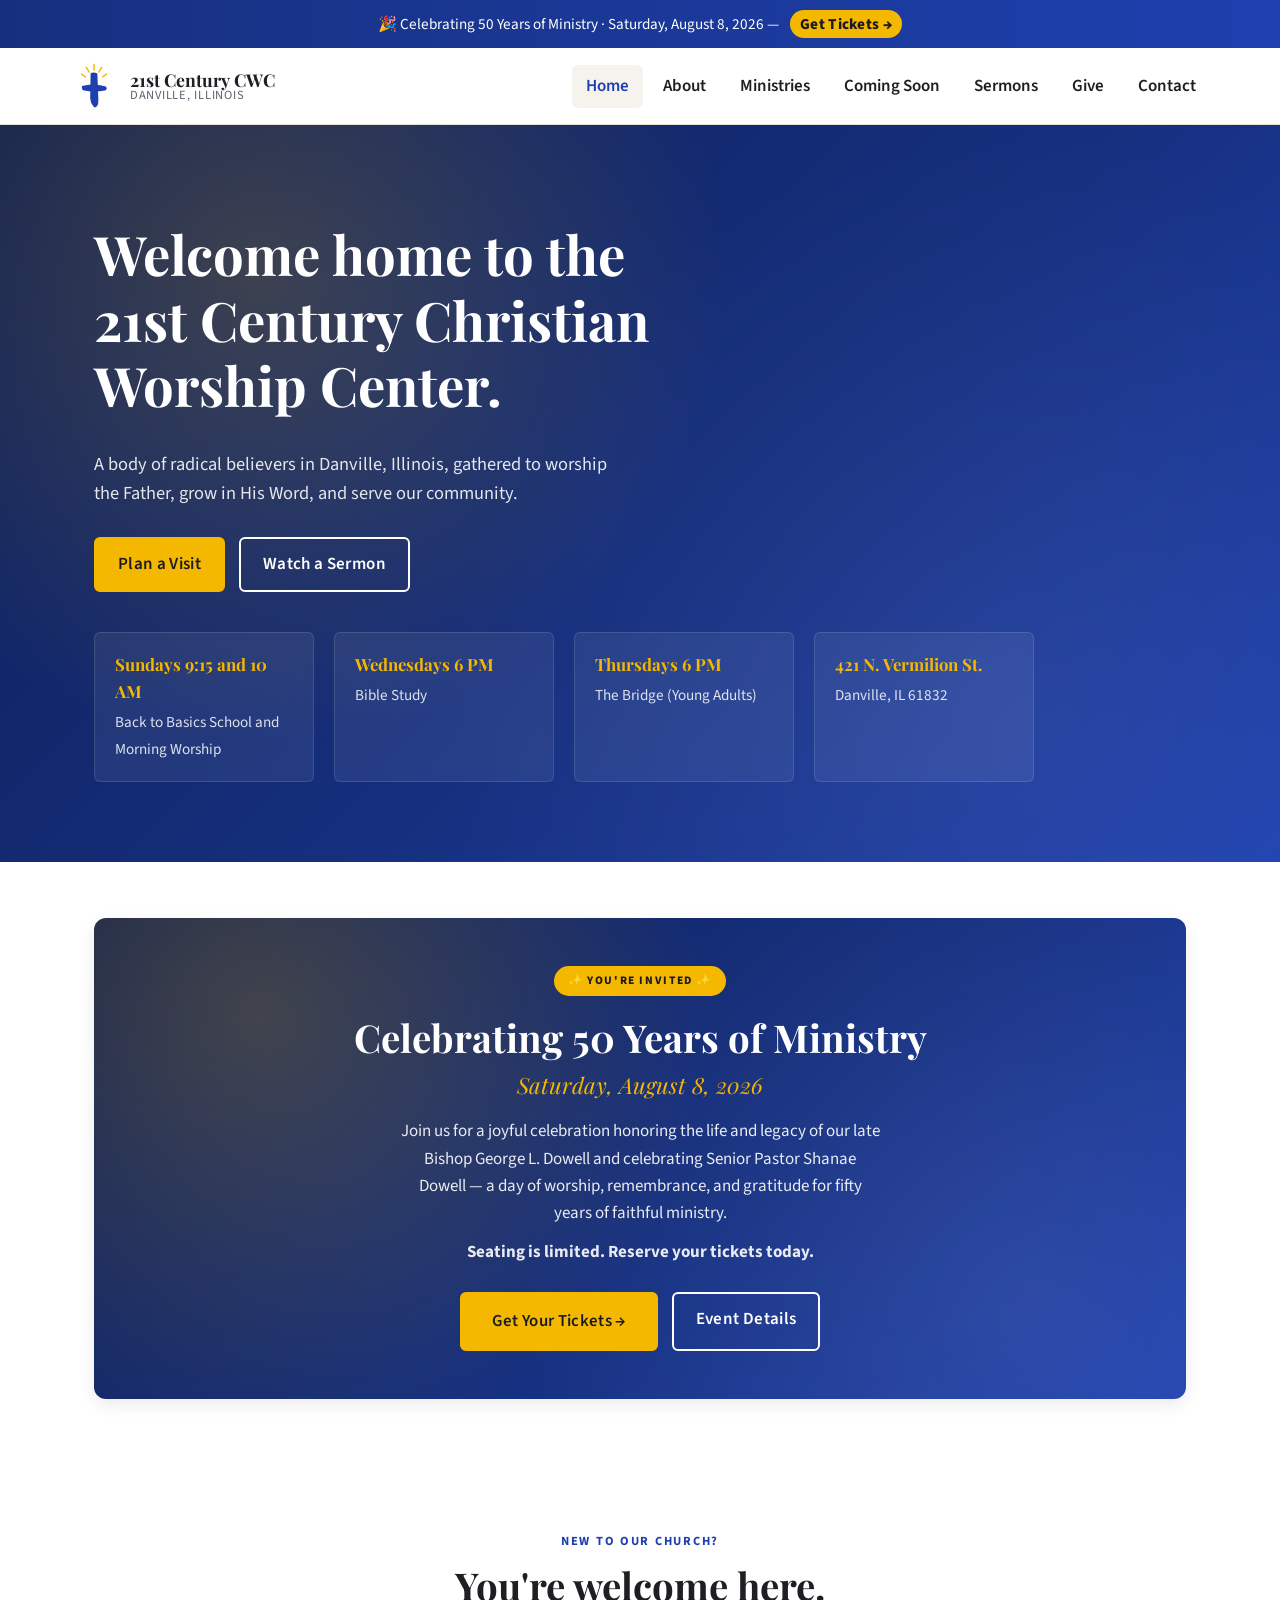
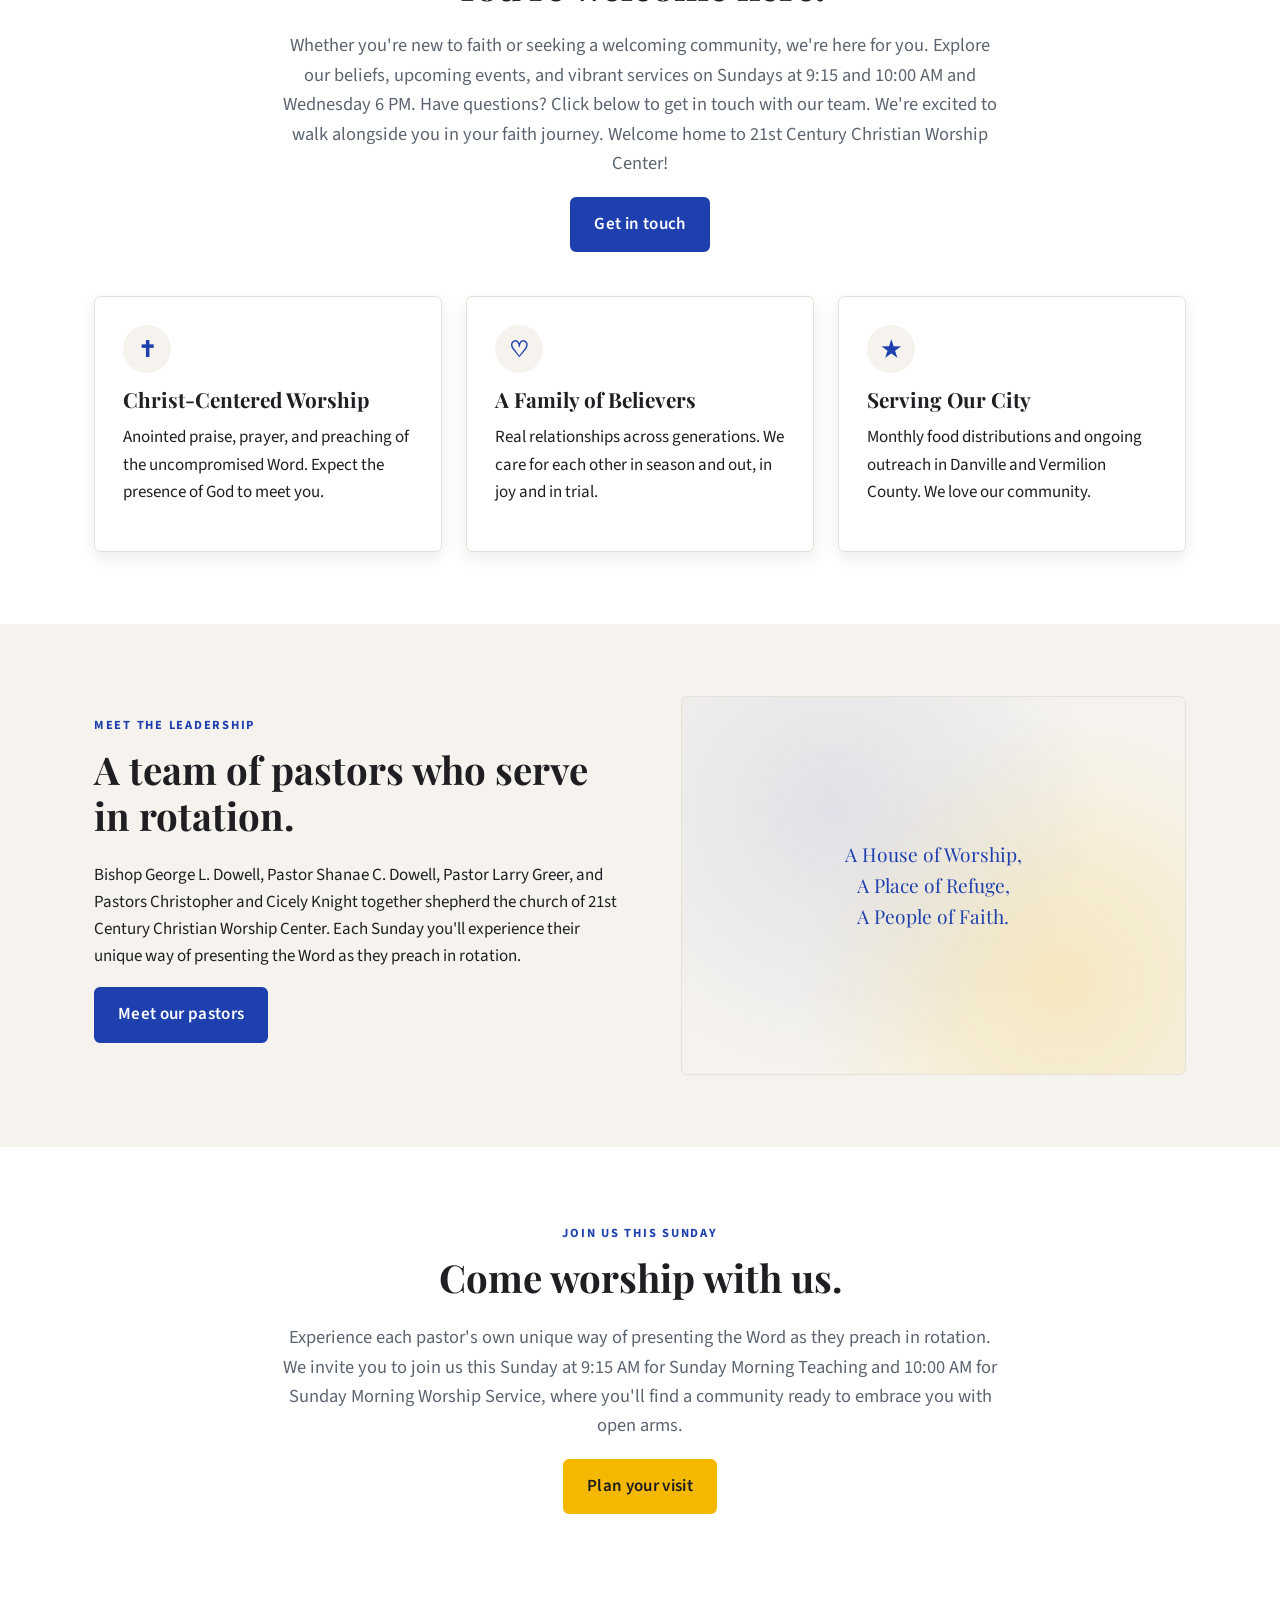
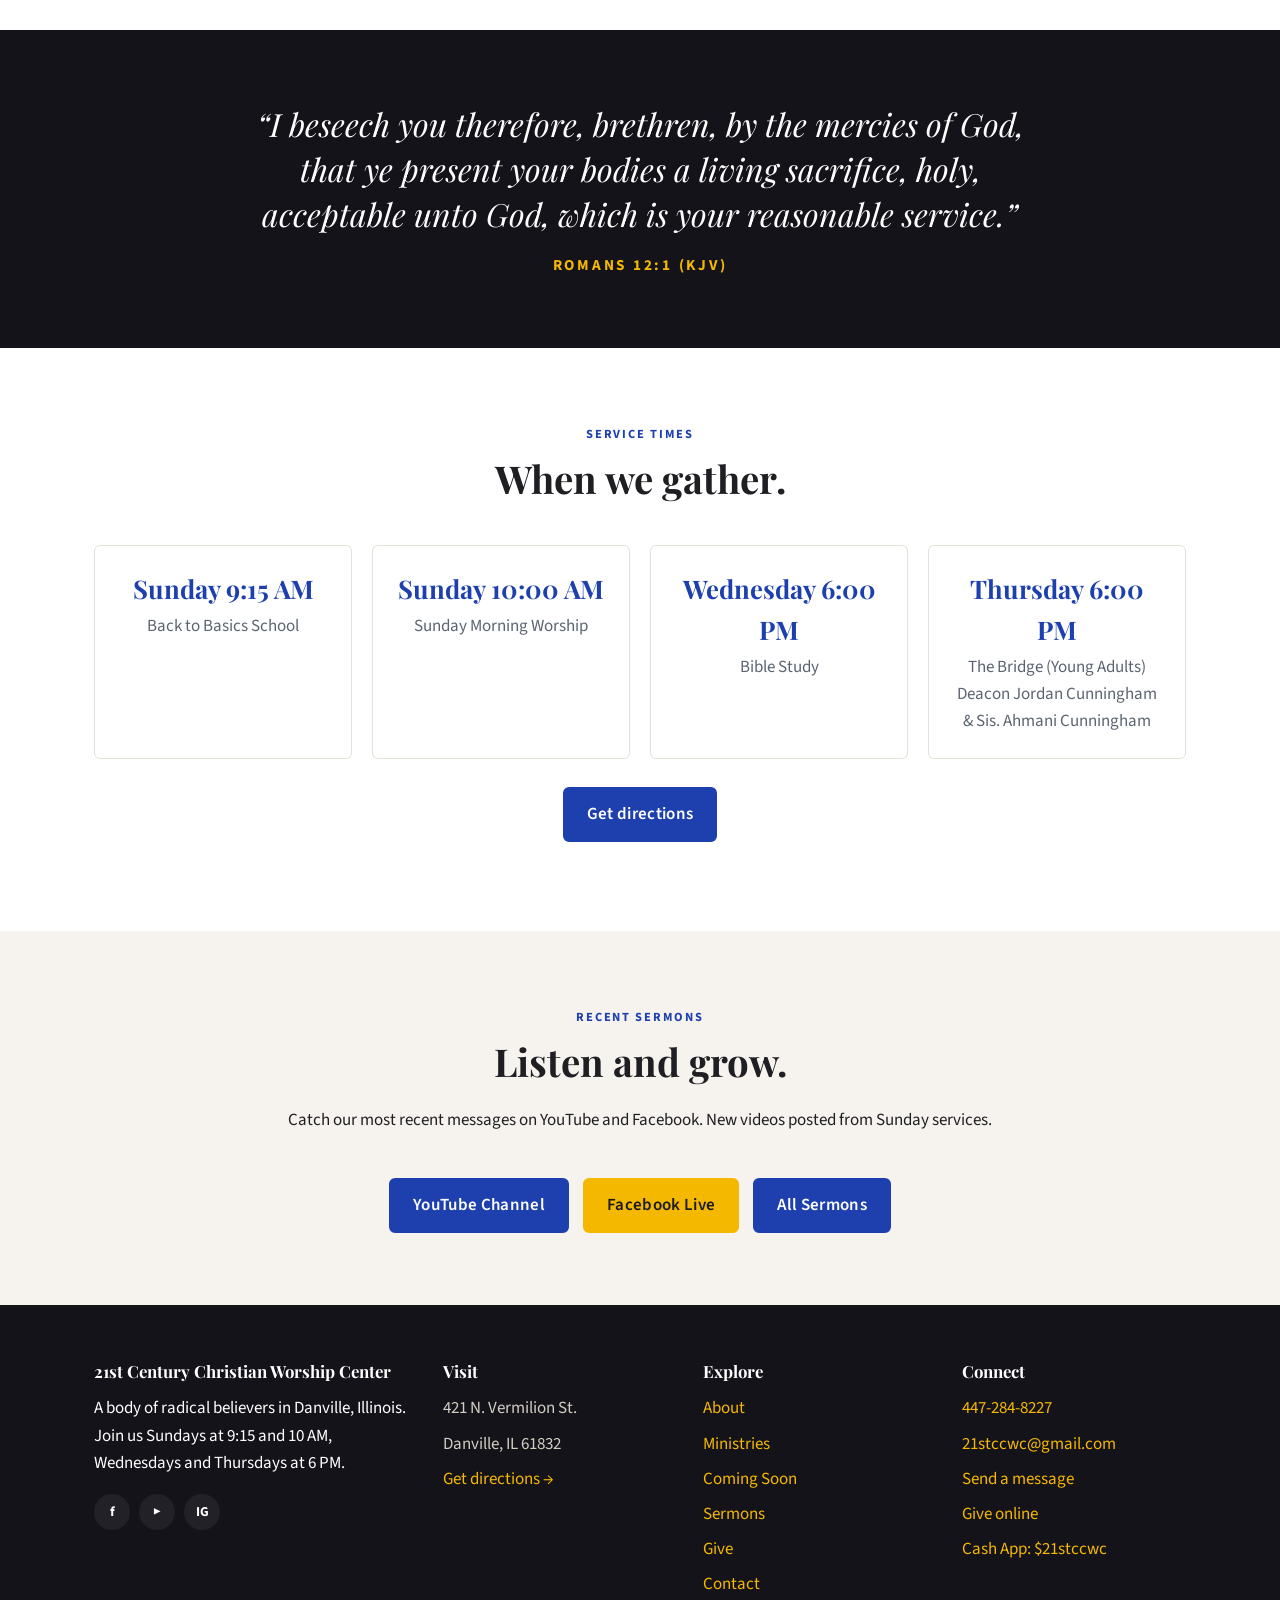
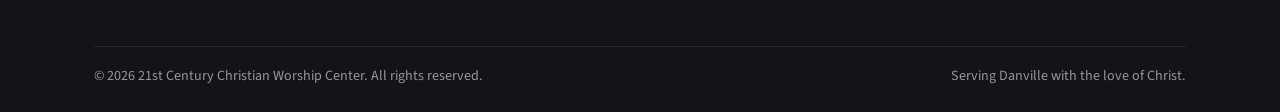
==== site/index.html @ f16778e7 "Promote August 8 50th celebration tickets across the site - Site-wide announcement bar above the hea" ====
<!doctype html>
<html lang="en">
<head>
  <meta charset="utf-8" />
  <meta name="viewport" content="width=device-width, initial-scale=1" />
  <title>21st Century Christian Worship Center | Danville, IL</title>
  <meta name="description" content="21st Century Christian Worship Center in Danville, IL. Join us Sundays at 9:15 and 10 AM, Wednesdays at 6 PM for Bible Study, and Thursdays at 6 PM for The Bridge. 421 N. Vermilion St." />
  <meta name="theme-color" content="#1e40af" />
  <link rel="icon" href="assets/images/favicon.svg" type="image/svg+xml" />
  <link rel="canonical" href="/" />

  <meta property="og:title" content="21st Century Christian Worship Center" />
  <meta property="og:description" content="A body of radical believers in Danville, Illinois. Join us Sundays at 9:15 and 10 AM, Wednesdays and Thursdays at 6 PM." />
  <meta property="og:type" content="website" />
  <meta property="og:image" content="assets/images/logo.svg" />

  <link rel="preconnect" href="https://fonts.googleapis.com" />
  <link rel="preconnect" href="https://fonts.gstatic.com" crossorigin />
  <link href="https://fonts.googleapis.com/css2?family=Playfair+Display:wght@600;700&family=Source+Sans+3:wght@400;600;700&display=swap" rel="stylesheet" />
  <link rel="stylesheet" href="assets/css/styles.css" />

  <script type="application/ld+json">
  {
    "@context": "https://schema.org",
    "@type": "Church",
    "name": "21st Century Christian Worship Center",
    "alternateName": "21st CCWC",
    "url": "https://21stccwc.com/",
    "logo": "https://21stccwc.com/assets/images/logo.svg",
    "address": {
      "@type": "PostalAddress",
      "streetAddress": "421 N. Vermilion St.",
      "addressLocality": "Danville",
      "addressRegion": "IL",
      "postalCode": "61832",
      "addressCountry": "US"
    },
    "telephone": "+1-447-284-8227",
    "sameAs": [
      "https://www.facebook.com/21stccwc/",
      "https://www.youtube.com/channel/UCFrwg_xUsFdlNga9U5T-LZA",
      "https://www.instagram.com/21stccwc/"
    ],
    "openingHoursSpecification": [
      { "@type": "OpeningHoursSpecification", "dayOfWeek": "Sunday", "opens": "09:15", "closes": "12:00", "name": "Sunday Back to Basics School + Morning Worship" },
      { "@type": "OpeningHoursSpecification", "dayOfWeek": "Wednesday", "opens": "18:00", "closes": "19:30", "name": "Bible Study" },
      { "@type": "OpeningHoursSpecification", "dayOfWeek": "Thursday", "opens": "18:00", "closes": "19:30", "name": "The Bridge (Young Adults)" }
    ]
  }
  </script>
</head>
<body>
  <a href="#main" class="skip-link">Skip to main content</a>

  <div class="announcement-bar">
    🎉 Celebrating 50 Years of Ministry &middot; Saturday, August 8, 2026<span class="sep"> &mdash; </span><a class="pill" href="https://tithe.ly/event-registration/#/11348248" rel="noopener" target="_blank">Get Tickets →</a>
  </div>
  <header class="site-header">
    <div class="container header-inner">
      <a href="/" class="brand" aria-label="21st Century Christian Worship Center home">
        <span class="brand-mark"><img src="assets/images/logo-mark.svg" alt="21st CCWC logo" /></span>
        <span>21st Century CWC<small>Danville, Illinois</small></span>
      </a>
      <button class="nav-toggle" aria-expanded="false" aria-controls="primary-nav">Menu</button>
      <nav class="main-nav" id="primary-nav" aria-label="Primary">
        <ul>
          <li><a href="/" class="active">Home</a></li>
          <li><a href="pages/about.html">About</a></li>
          <li><a href="pages/ministries.html">Ministries</a></li>
          <li><a href="pages/coming-soon.html">Coming Soon</a></li>
          <li><a href="pages/sermons.html">Sermons</a></li>
          <li><a href="pages/give.html">Give</a></li>
          <li><a href="pages/contact.html">Contact</a></li>
        </ul>
      </nav>
    </div>
  </header>

  <main id="main">
    <section class="hero">
      <div class="container">
        <h1>Welcome home to the 21st Century Christian Worship Center.</h1>
        <p class="lead">A body of radical believers in Danville, Illinois, gathered to worship the Father, grow in His Word, and serve our community.</p>
        <div class="hero-actions">
          <a href="pages/contact.html" class="btn btn-accent">Plan a Visit</a>
          <a href="pages/sermons.html" class="btn btn-outline">Watch a Sermon</a>
        </div>
        <div class="hero-meta">
          <div>
            <strong>Sundays 9:15 and 10 AM</strong>
            <span>Back to Basics School and Morning Worship</span>
          </div>
          <div>
            <strong>Wednesdays 6 PM</strong>
            <span>Bible Study</span>
          </div>
          <div>
            <strong>Thursdays 6 PM</strong>
            <span>The Bridge (Young Adults)</span>
          </div>
          <div>
            <strong>421 N. Vermilion St.</strong>
            <span>Danville, IL 61832</span>
          </div>
        </div>
      </div>
    </section>

    <section style="padding-top:56px;padding-bottom:56px;">
      <div class="container">
        <div class="event-feature">
          <span class="kicker">✨ You're Invited ✨</span>
          <h2>Celebrating 50 Years of Ministry</h2>
          <p class="date">Saturday, August 8, 2026</p>
          <p>Join us for a joyful celebration honoring the life and legacy of our late Bishop George L. Dowell and celebrating Senior Pastor Shanae Dowell — a day of worship, remembrance, and gratitude for fifty years of faithful ministry.</p>
          <p><strong>Seating is limited. Reserve your tickets today.</strong></p>
          <div class="event-actions">
            <a class="btn btn-tickets" href="https://tithe.ly/event-registration/#/11348248" rel="noopener" target="_blank">Get Your Tickets →</a>
            <a class="btn btn-outline" href="pages/coming-soon.html#celebration-50-years">Event Details</a>
          </div>
        </div>
      </div>
    </section>

    <section>
      <div class="container">
        <div class="section-head">
          <span class="eyebrow">New to Our Church?</span>
          <h2>You're welcome here.</h2>
          <p class="lead">Whether you're new to faith or seeking a welcoming community, we're here for you. Explore our beliefs, upcoming events, and vibrant services on Sundays at 9:15 and 10:00 AM and Wednesday 6 PM. Have questions? Click below to get in touch with our team. We're excited to walk alongside you in your faith journey. Welcome home to 21st Century Christian Worship Center!</p>
          <p style="margin-top:18px;"><a class="btn" href="pages/contact.html">Get in touch</a></p>
        </div>
        <div class="cards">
          <div class="card">
            <div class="icon">✝</div>
            <h3>Christ-Centered Worship</h3>
            <p>Anointed praise, prayer, and preaching of the uncompromised Word. Expect the presence of God to meet you.</p>
          </div>
          <div class="card">
            <div class="icon">♡</div>
            <h3>A Family of Believers</h3>
            <p>Real relationships across generations. We care for each other in season and out, in joy and in trial.</p>
          </div>
          <div class="card">
            <div class="icon">★</div>
            <h3>Serving Our City</h3>
            <p>Monthly food distributions and ongoing outreach in Danville and Vermilion County. We love our community.</p>
          </div>
        </div>
      </div>
    </section>

    <section class="alt">
      <div class="container two-col">
        <div>
          <span class="eyebrow" style="display:inline-block;color:var(--brand);font-weight:700;letter-spacing:.14em;text-transform:uppercase;font-size:.78rem;margin-bottom:10px;">Meet the Leadership</span>
          <h2>A team of pastors who serve in rotation.</h2>
          <p>Bishop George L. Dowell, Pastor Shanae C. Dowell, Pastor Larry Greer, and Pastors Christopher and Cicely Knight together shepherd the church of 21st Century Christian Worship Center. Each Sunday you'll experience their unique way of presenting the Word as they preach in rotation.</p>
          <p><a href="pages/about.html" class="btn">Meet our pastors</a></p>
        </div>
        <div class="image-stack" aria-hidden="true">
          A House of Worship,<br />A Place of Refuge,<br />A People of Faith.
        </div>
      </div>
    </section>

    <section>
      <div class="container">
        <div class="section-head">
          <span class="eyebrow">Join Us This Sunday</span>
          <h2>Come worship with us.</h2>
          <p class="lead">Experience each pastor's own unique way of presenting the Word as they preach in rotation. We invite you to join us this Sunday at 9:15 AM for Sunday Morning Teaching and 10:00 AM for Sunday Morning Worship Service, where you'll find a community ready to embrace you with open arms.</p>
          <p style="margin-top:18px;"><a class="btn btn-accent" href="pages/contact.html">Plan your visit</a></p>
        </div>
      </div>
    </section>

    <section class="dark">
      <div class="container">
        <blockquote class="verse">
          “I beseech you therefore, brethren, by the mercies of God, that ye present your bodies a living sacrifice, holy, acceptable unto God, which is your reasonable service.”
          <cite>Romans 12:1 (KJV)</cite>
        </blockquote>
      </div>
    </section>

    <section>
      <div class="container">
        <div class="section-head">
          <span class="eyebrow">Service Times</span>
          <h2>When we gather.</h2>
        </div>
        <div class="service-times">
          <div class="slot">
            <strong>Sunday 9:15 AM</strong>
            <span>Back to Basics School</span>
          </div>
          <div class="slot">
            <strong>Sunday 10:00 AM</strong>
            <span>Sunday Morning Worship</span>
          </div>
          <div class="slot">
            <strong>Wednesday 6:00 PM</strong>
            <span>Bible Study</span>
          </div>
          <div class="slot">
            <strong>Thursday 6:00 PM</strong>
            <span>The Bridge (Young Adults)<br />Deacon Jordan Cunningham &amp; Sis. Ahmani Cunningham</span>
          </div>
        </div>
        <p style="text-align:center;margin-top:28px;"><a href="pages/contact.html" class="btn">Get directions</a></p>
      </div>
    </section>

    <section class="alt">
      <div class="container">
        <div class="section-head">
          <span class="eyebrow">Recent Sermons</span>
          <h2>Listen and grow.</h2>
          <p>Catch our most recent messages on YouTube and Facebook. New videos posted from Sunday services.</p>
        </div>
        <div style="text-align:center;display:flex;gap:14px;justify-content:center;flex-wrap:wrap;">
          <a class="btn" href="https://www.youtube.com/channel/UCFrwg_xUsFdlNga9U5T-LZA" rel="noopener" target="_blank">YouTube Channel</a>
          <a class="btn btn-accent" href="https://www.facebook.com/21stccwc/" rel="noopener" target="_blank">Facebook Live</a>
          <a class="btn" href="pages/sermons.html">All Sermons</a>
        </div>
      </div>
    </section>
  </main>

  <footer class="site-footer">
    <div class="container">
      <div class="footer-grid">
        <div>
          <h4>21st Century Christian Worship Center</h4>
          <p>A body of radical believers in Danville, Illinois. Join us Sundays at 9:15 and 10 AM, Wednesdays and Thursdays at 6 PM.</p>
          <div class="social" aria-label="Social media">
            <a href="https://www.facebook.com/21stccwc/" rel="noopener" target="_blank" aria-label="Facebook">f</a>
            <a href="https://www.youtube.com/channel/UCFrwg_xUsFdlNga9U5T-LZA" rel="noopener" target="_blank" aria-label="YouTube">▶</a>
            <a href="https://www.instagram.com/21stccwc/" rel="noopener" target="_blank" aria-label="Instagram">IG</a>
          </div>
        </div>
        <div>
          <h4>Visit</h4>
          <ul>
            <li>421 N. Vermilion St.</li>
            <li>Danville, IL 61832</li>
            <li><a href="https://www.google.com/maps/search/?api=1&amp;query=421+N+Vermilion+St+Danville+IL+61832" rel="noopener" target="_blank">Get directions →</a></li>
          </ul>
        </div>
        <div>
          <h4>Explore</h4>
          <ul>
            <li><a href="pages/about.html">About</a></li>
            <li><a href="pages/ministries.html">Ministries</a></li>
            <li><a href="pages/coming-soon.html">Coming Soon</a></li>
            <li><a href="pages/sermons.html">Sermons</a></li>
            <li><a href="pages/give.html">Give</a></li>
            <li><a href="pages/contact.html">Contact</a></li>
          </ul>
        </div>
        <div>
          <h4>Connect</h4>
          <ul>
            <li><a href="tel:+14472848227">447-284-8227</a></li>
            <li><a href="mailto:21stccwc@gmail.com">21stccwc@gmail.com</a></li>
            <li><a href="pages/contact.html">Send a message</a></li>
            <li><a href="pages/give.html">Give online</a></li>
            <li><a href="https://cash.app/$21stccwc" rel="noopener" target="_blank">Cash App: $21stccwc</a></li>
          </ul>
        </div>
      </div>
      <div class="copyright">
        <span>&copy; <span data-year>2026</span> 21st Century Christian Worship Center. All rights reserved.</span>
        <span>Serving Danville with the love of Christ.</span>
      </div>
    </div>
  </footer>

  <script src="assets/js/main.js"></script>
</body>
</html>
---- site/assets/css/styles.css ----
/* 21st Century Christian Worship Center - styles */

:root {
  --brand: #1e40af;
  --brand-dark: #16307f;
  --accent: #f5b800;
  --ink: #1f1f23;
  --muted: #5b6470;
  --bg: #ffffff;
  --bg-alt: #f6f3ee;
  --bg-dark: #14131a;
  --line: #e6e1d6;
  --max: 1140px;
  --radius: 6px;
  --shadow: 0 6px 18px rgba(20, 19, 26, 0.08);
  --font-body: "Source Sans 3", "Helvetica Neue", Arial, sans-serif;
  --font-display: "Playfair Display", Georgia, "Times New Roman", serif;
}

* { box-sizing: border-box; }

html { scroll-behavior: smooth; }

body {
  margin: 0;
  font-family: var(--font-body);
  font-size: 17px;
  line-height: 1.6;
  color: var(--ink);
  background: var(--bg);
  -webkit-font-smoothing: antialiased;
}

img { max-width: 100%; height: auto; display: block; }

a {
  color: var(--brand);
  text-decoration: none;
}
a:hover { color: var(--brand-dark); text-decoration: underline; }

h1, h2, h3, h4 {
  font-family: var(--font-display);
  color: var(--ink);
  line-height: 1.2;
  margin: 0 0 0.6em;
  font-weight: 700;
}
h1 { font-size: clamp(2rem, 4vw + 1rem, 3.4rem); }
h2 { font-size: clamp(1.6rem, 2vw + 1rem, 2.4rem); }
h3 { font-size: 1.3rem; }

p { margin: 0 0 1em; color: var(--ink); }
.lead { font-size: 1.15rem; color: var(--muted); }

.container {
  max-width: var(--max);
  margin: 0 auto;
  padding: 0 24px;
}

.btn {
  display: inline-block;
  padding: 12px 22px;
  background: var(--brand);
  color: #fff;
  border-radius: var(--radius);
  font-weight: 600;
  letter-spacing: 0.02em;
  border: 2px solid var(--brand);
  transition: background 0.2s ease, color 0.2s ease, transform 0.1s ease;
}
.btn:hover { background: var(--brand-dark); border-color: var(--brand-dark); color: #fff; text-decoration: none; }
.btn.btn-outline { background: transparent; color: #fff; border-color: #fff; }
.btn.btn-outline:hover { background: #fff; color: var(--brand); }
.btn.btn-accent { background: var(--accent); color: #1c1c20; border-color: var(--accent); }
.btn.btn-accent:hover { background: #d9a200; border-color: #d9a200; }

/* Header */
.site-header {
  background: #fff;
  border-bottom: 1px solid var(--line);
  position: sticky;
  top: 0;
  z-index: 100;
  box-shadow: 0 1px 0 rgba(0,0,0,0.02);
}
.header-inner {
  display: flex;
  align-items: center;
  justify-content: space-between;
  gap: 24px;
  padding: 14px 0;
}
.brand {
  display: flex;
  align-items: center;
  gap: 12px;
  font-family: var(--font-display);
  font-weight: 700;
  color: var(--ink);
  font-size: 1.1rem;
  line-height: 1.1;
}
.brand:hover { text-decoration: none; }
.brand-mark {
  width: 48px;
  height: 48px;
  flex: 0 0 auto;
  display: flex;
  align-items: center;
  justify-content: center;
}
.brand-mark img { width: 100%; height: 100%; object-fit: contain; display: block; }
.brand small { display: block; font-family: var(--font-body); font-weight: 400; color: var(--muted); font-size: 0.78rem; letter-spacing: 0.06em; text-transform: uppercase; }

.nav-toggle {
  display: none;
  background: transparent;
  border: 1px solid var(--line);
  padding: 8px 12px;
  border-radius: var(--radius);
  font-size: 1rem;
  cursor: pointer;
}
.main-nav ul {
  display: flex;
  gap: 6px;
  list-style: none;
  padding: 0;
  margin: 0;
}
.main-nav a {
  display: inline-block;
  padding: 8px 14px;
  color: var(--ink);
  font-weight: 600;
  border-radius: var(--radius);
}
.main-nav a:hover, .main-nav a.active {
  background: var(--bg-alt);
  color: var(--brand);
  text-decoration: none;
}

/* Hero */
.hero {
  position: relative;
  background: linear-gradient(135deg, #0b1d54 0%, #16307f 55%, #1e40af 100%);
  color: #fff;
  padding: 96px 0 80px;
  overflow: hidden;
}
.hero::after {
  content: "";
  position: absolute;
  inset: 0;
  background-image: radial-gradient(circle at 20% 20%, rgba(245,184,0,0.20), transparent 40%),
                    radial-gradient(circle at 80% 80%, rgba(255,255,255,0.06), transparent 50%);
  pointer-events: none;
}
.hero .container { position: relative; z-index: 1; }
.hero h1 { color: #fff; max-width: 18ch; }
.hero p.lead { color: rgba(255,255,255,0.88); max-width: 60ch; }
.hero-actions { margin-top: 28px; display: flex; gap: 14px; flex-wrap: wrap; }
.hero-meta {
  margin-top: 40px;
  display: grid;
  grid-template-columns: repeat(auto-fit, minmax(180px, 1fr));
  gap: 20px;
  max-width: 940px;
}
.hero-meta div {
  background: rgba(255,255,255,0.07);
  backdrop-filter: blur(4px);
  padding: 18px 20px;
  border-radius: var(--radius);
  border: 1px solid rgba(255,255,255,0.12);
}
.hero-meta strong { display: block; font-family: var(--font-display); font-size: 1.05rem; color: var(--accent); margin-bottom: 4px; }
.hero-meta span { color: rgba(255,255,255,0.85); font-size: 0.95rem; }

/* Sections */
section { padding: 72px 0; }
section.alt { background: var(--bg-alt); }
section.dark { background: var(--bg-dark); color: #f5efe2; }
section.dark h2, section.dark h3 { color: #fff; }
section.dark p { color: rgba(245,239,226,0.85); }

.section-head { max-width: 720px; margin: 0 auto 44px; text-align: center; }
.section-head .eyebrow { display: inline-block; color: var(--brand); font-weight: 700; letter-spacing: 0.14em; text-transform: uppercase; font-size: 0.78rem; margin-bottom: 10px; }
section.dark .section-head .eyebrow { color: var(--accent); }

/* Cards */
.cards {
  display: grid;
  grid-template-columns: repeat(auto-fit, minmax(260px, 1fr));
  gap: 24px;
}
.card {
  background: #fff;
  border: 1px solid var(--line);
  border-radius: var(--radius);
  padding: 28px;
  box-shadow: var(--shadow);
  transition: transform 0.2s ease, box-shadow 0.2s ease;
}
.card:hover { transform: translateY(-3px); box-shadow: 0 12px 28px rgba(20,19,26,0.12); }
.card .icon {
  width: 48px; height: 48px;
  border-radius: 50%;
  background: var(--bg-alt);
  color: var(--brand);
  display: flex; align-items: center; justify-content: center;
  font-size: 1.4rem;
  margin-bottom: 14px;
  font-family: var(--font-display);
  font-weight: 700;
}
section.alt .card { background: #fff; }
section.dark .card {
  background: rgba(255,255,255,0.04);
  border-color: rgba(255,255,255,0.08);
  color: #f5efe2;
}
section.dark .card .icon { background: rgba(245,184,0,0.18); color: var(--accent); }

/* Two-column */
.two-col {
  display: grid;
  grid-template-columns: 1.05fr 1fr;
  gap: 56px;
  align-items: center;
}
.two-col .image-stack {
  background: var(--bg-alt);
  border-radius: var(--radius);
  aspect-ratio: 4 / 3;
  display: flex;
  align-items: center;
  justify-content: center;
  font-family: var(--font-display);
  color: var(--brand);
  font-size: 1.2rem;
  text-align: center;
  padding: 24px;
  border: 1px solid var(--line);
  background-image: radial-gradient(circle at 30% 30%, rgba(30,64,175,0.10), transparent 60%),
                    radial-gradient(circle at 75% 75%, rgba(245,184,0,0.20), transparent 55%);
}

/* Verse */
.verse {
  text-align: center;
  font-family: var(--font-display);
  font-size: clamp(1.4rem, 2vw + 0.6rem, 2rem);
  font-style: italic;
  color: #fff;
  max-width: 800px;
  margin: 0 auto;
  line-height: 1.4;
}
.verse cite {
  display: block;
  font-size: 0.95rem;
  font-style: normal;
  letter-spacing: 0.18em;
  text-transform: uppercase;
  color: var(--accent);
  margin-top: 18px;
  font-family: var(--font-body);
  font-weight: 700;
}

/* Service times */
.service-times {
  display: grid;
  grid-template-columns: repeat(auto-fit, minmax(220px, 1fr));
  gap: 20px;
  margin-top: 24px;
}
.service-times .slot {
  padding: 22px;
  border-radius: var(--radius);
  background: #fff;
  border: 1px solid var(--line);
  text-align: center;
}
.service-times .slot strong {
  display: block;
  font-family: var(--font-display);
  font-size: 1.6rem;
  color: var(--brand);
  margin-bottom: 4px;
}
.service-times .slot span { color: var(--muted); }

/* Contact */
.contact-grid {
  display: grid;
  grid-template-columns: 1fr 1fr;
  gap: 40px;
  align-items: start;
}
.contact-info dl { margin: 0; }
.contact-info dt { font-weight: 700; color: var(--ink); margin-top: 18px; }
.contact-info dd { margin: 4px 0 0; color: var(--muted); }
.contact-info a { color: var(--brand); }
.map-frame {
  width: 100%;
  aspect-ratio: 4 / 3;
  border: 0;
  border-radius: var(--radius);
  box-shadow: var(--shadow);
}

form.contact {
  background: #fff;
  padding: 28px;
  border-radius: var(--radius);
  border: 1px solid var(--line);
}
form.contact label {
  display: block;
  font-weight: 600;
  margin-top: 14px;
  margin-bottom: 6px;
  font-size: 0.92rem;
}
form.contact input, form.contact textarea {
  width: 100%;
  padding: 10px 12px;
  border: 1px solid var(--line);
  border-radius: var(--radius);
  font: inherit;
  background: #fdfcf9;
}
form.contact input:focus, form.contact textarea:focus {
  outline: 2px solid var(--brand);
  outline-offset: 1px;
}
form.contact textarea { min-height: 140px; resize: vertical; }
form.contact .form-row { display: grid; grid-template-columns: 1fr 1fr; gap: 14px; }
form.contact .form-row label { margin-top: 14px; }
@media (max-width: 540px) { form.contact .form-row { grid-template-columns: 1fr; } }
form.contact .btn { margin-top: 18px; }

/* Footer */
.site-footer {
  background: #14131a;
  color: rgba(245,239,226,0.85);
  padding: 56px 0 24px;
}
.site-footer h4 {
  color: #fff;
  font-family: var(--font-display);
  margin-bottom: 14px;
  font-size: 1.05rem;
}
.site-footer p { color: #fff; }
.footer-grid {
  display: grid;
  grid-template-columns: 1.4fr 1fr 1fr 1fr;
  gap: 36px;
}
.site-footer a { color: var(--accent); }
.site-footer ul { list-style: none; padding: 0; margin: 0; }
.site-footer li { margin-bottom: 8px; }
.social a {
  display: inline-block;
  width: 36px; height: 36px;
  border-radius: 50%;
  background: rgba(255,255,255,0.06);
  color: #fff;
  text-align: center;
  line-height: 36px;
  margin-right: 6px;
  font-weight: 700;
  font-size: 0.85rem;
}
.social a:hover { background: var(--brand); text-decoration: none; }
.copyright {
  margin-top: 40px;
  padding-top: 18px;
  border-top: 1px solid rgba(255,255,255,0.08);
  font-size: 0.88rem;
  color: rgba(245,239,226,0.6);
  display: flex;
  justify-content: space-between;
  flex-wrap: wrap;
  gap: 8px;
}

/* Page header (sub-pages) */
.page-header {
  background: linear-gradient(135deg, #0b1d54 0%, #16307f 100%);
  color: #fff;
  padding: 80px 0 60px;
  text-align: center;
}
.page-header h1 { color: #fff; }
.page-header p { color: rgba(255,255,255,0.85); max-width: 60ch; margin: 0 auto; }

.breadcrumbs {
  font-size: 0.85rem;
  color: rgba(255,255,255,0.7);
  margin-bottom: 8px;
  letter-spacing: 0.06em;
  text-transform: uppercase;
}
.breadcrumbs a { color: rgba(255,255,255,0.85); }

/* Prose */
.prose { max-width: 760px; margin: 0 auto; }
.prose h2 { margin-top: 1.6em; }
.prose ul { padding-left: 1.2em; }
.prose li { margin-bottom: 6px; }

/* Sermon list */
.sermon-list { list-style: none; padding: 0; margin: 0; display: grid; gap: 14px; }
.sermon-list li {
  background: #fff;
  border: 1px solid var(--line);
  border-radius: var(--radius);
  padding: 18px 22px;
  display: flex;
  justify-content: space-between;
  align-items: center;
  gap: 16px;
  flex-wrap: wrap;
}
.sermon-list strong { display: block; font-family: var(--font-display); font-size: 1.1rem; }
.sermon-list .meta { color: var(--muted); font-size: 0.9rem; }

/* Responsive */
@media (max-width: 880px) {
  .nav-toggle { display: inline-block; }
  .main-nav {
    position: absolute;
    top: 100%;
    left: 0; right: 0;
    background: #fff;
    border-bottom: 1px solid var(--line);
    display: none;
  }
  .main-nav.open { display: block; }
  .main-nav ul {
    flex-direction: column;
    padding: 12px 24px 20px;
  }
  .main-nav a { display: block; padding: 12px 10px; }
  .two-col { grid-template-columns: 1fr; gap: 32px; }
  .contact-grid { grid-template-columns: 1fr; }
  .footer-grid { grid-template-columns: 1fr 1fr; }
  .hero { padding: 72px 0 56px; }
  .hero-meta { grid-template-columns: 1fr; }
}
@media (max-width: 480px) {
  .footer-grid { grid-template-columns: 1fr; }
  section { padding: 56px 0; }
}

/* A11y */
:focus-visible { outline: 2px solid var(--accent); outline-offset: 2px; }
.skip-link {
  position: absolute;
  left: -9999px;
  top: 8px;
  background: #fff;
  color: var(--brand);
  padding: 8px 14px;
  border-radius: var(--radius);
  z-index: 200;
}
.skip-link:focus { left: 16px; }

/* Announcement bar (site-wide event promo) */
.announcement-bar {
  background: linear-gradient(90deg, var(--brand-dark), var(--brand));
  color: #fff;
  text-align: center;
  font-size: 0.95rem;
  padding: 10px 16px;
  position: relative;
  z-index: 120;
}
.announcement-bar a {
  color: #fff;
  font-weight: 700;
  text-decoration: none;
}
.announcement-bar .pill {
  display: inline-block;
  background: var(--accent);
  color: #1c1c20;
  font-weight: 800;
  padding: 2px 10px;
  border-radius: 999px;
  margin-left: 8px;
  letter-spacing: 0.02em;
}
.announcement-bar .pill:hover { background: #ffca28; }
@media (max-width: 560px) {
  .announcement-bar { font-size: 0.85rem; }
  .announcement-bar .sep { display: none; }
  .announcement-bar .pill { display: inline-block; margin: 6px 0 0; }
}

/* Event feature banner (home page) */
.event-feature {
  background: radial-gradient(circle at 15% 20%, rgba(245,184,0,0.22), transparent 45%),
              radial-gradient(circle at 85% 80%, rgba(255,255,255,0.08), transparent 50%),
              linear-gradient(135deg, #0b1d54 0%, #16307f 55%, #1e40af 100%);
  color: #fff;
  border-radius: 12px;
  padding: 48px 40px;
  text-align: center;
  box-shadow: var(--shadow);
  position: relative;
  overflow: hidden;
}
.event-feature .kicker {
  display: inline-block;
  background: var(--accent);
  color: #1c1c20;
  font-weight: 800;
  letter-spacing: 0.14em;
  text-transform: uppercase;
  font-size: 0.72rem;
  padding: 6px 14px;
  border-radius: 999px;
  margin-bottom: 18px;
}
.event-feature h2 { color: #fff; margin-bottom: 8px; }
.event-feature .date {
  font-family: var(--font-display);
  font-style: italic;
  font-size: 1.4rem;
  color: var(--accent);
  margin-bottom: 14px;
}
.event-feature p { color: rgba(255,255,255,0.9); max-width: 60ch; margin: 0 auto 12px; }
.event-feature .event-actions {
  margin-top: 26px;
  display: flex;
  gap: 14px;
  justify-content: center;
  flex-wrap: wrap;
}
.event-feature .btn-tickets {
  background: var(--accent);
  color: #1c1c20;
  border-color: var(--accent);
  font-size: 1.05rem;
  padding: 14px 30px;
}
.event-feature .btn-tickets:hover { background: #ffca28; border-color: #ffca28; color: #1c1c20; }
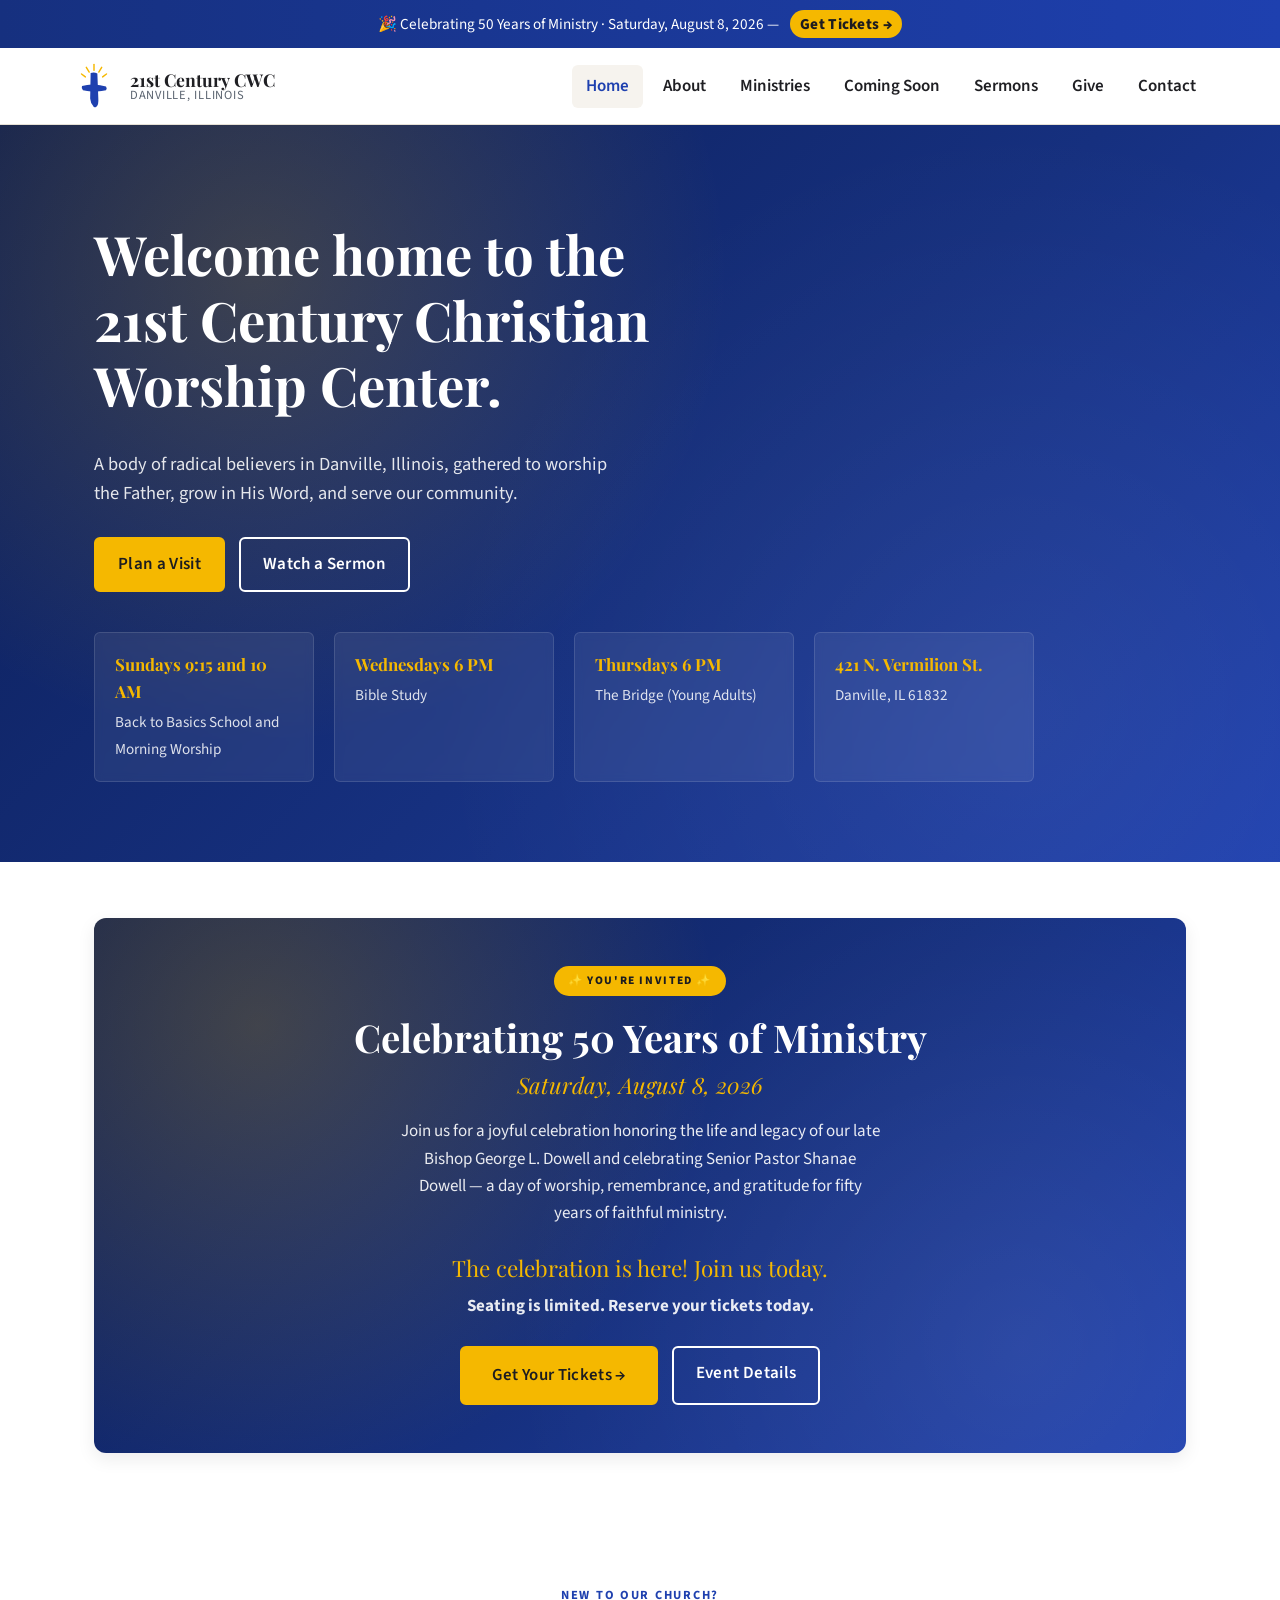
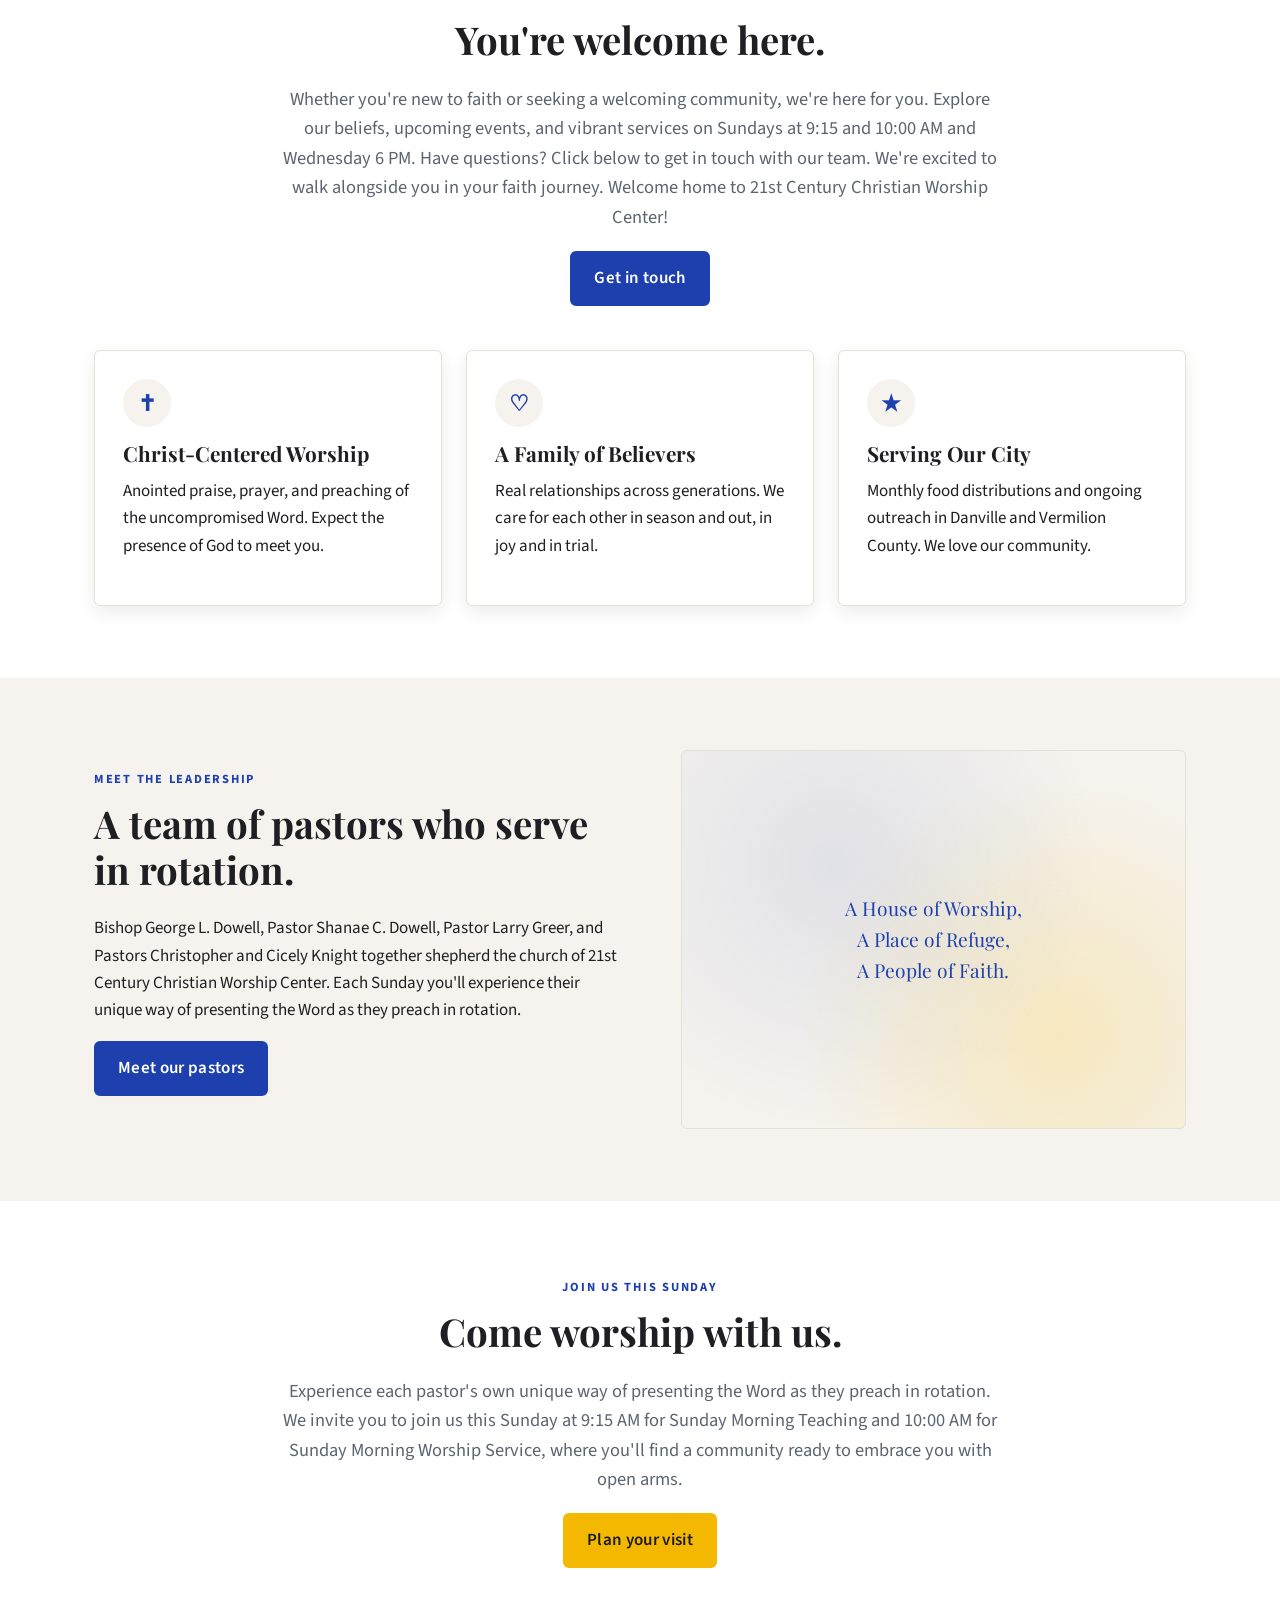
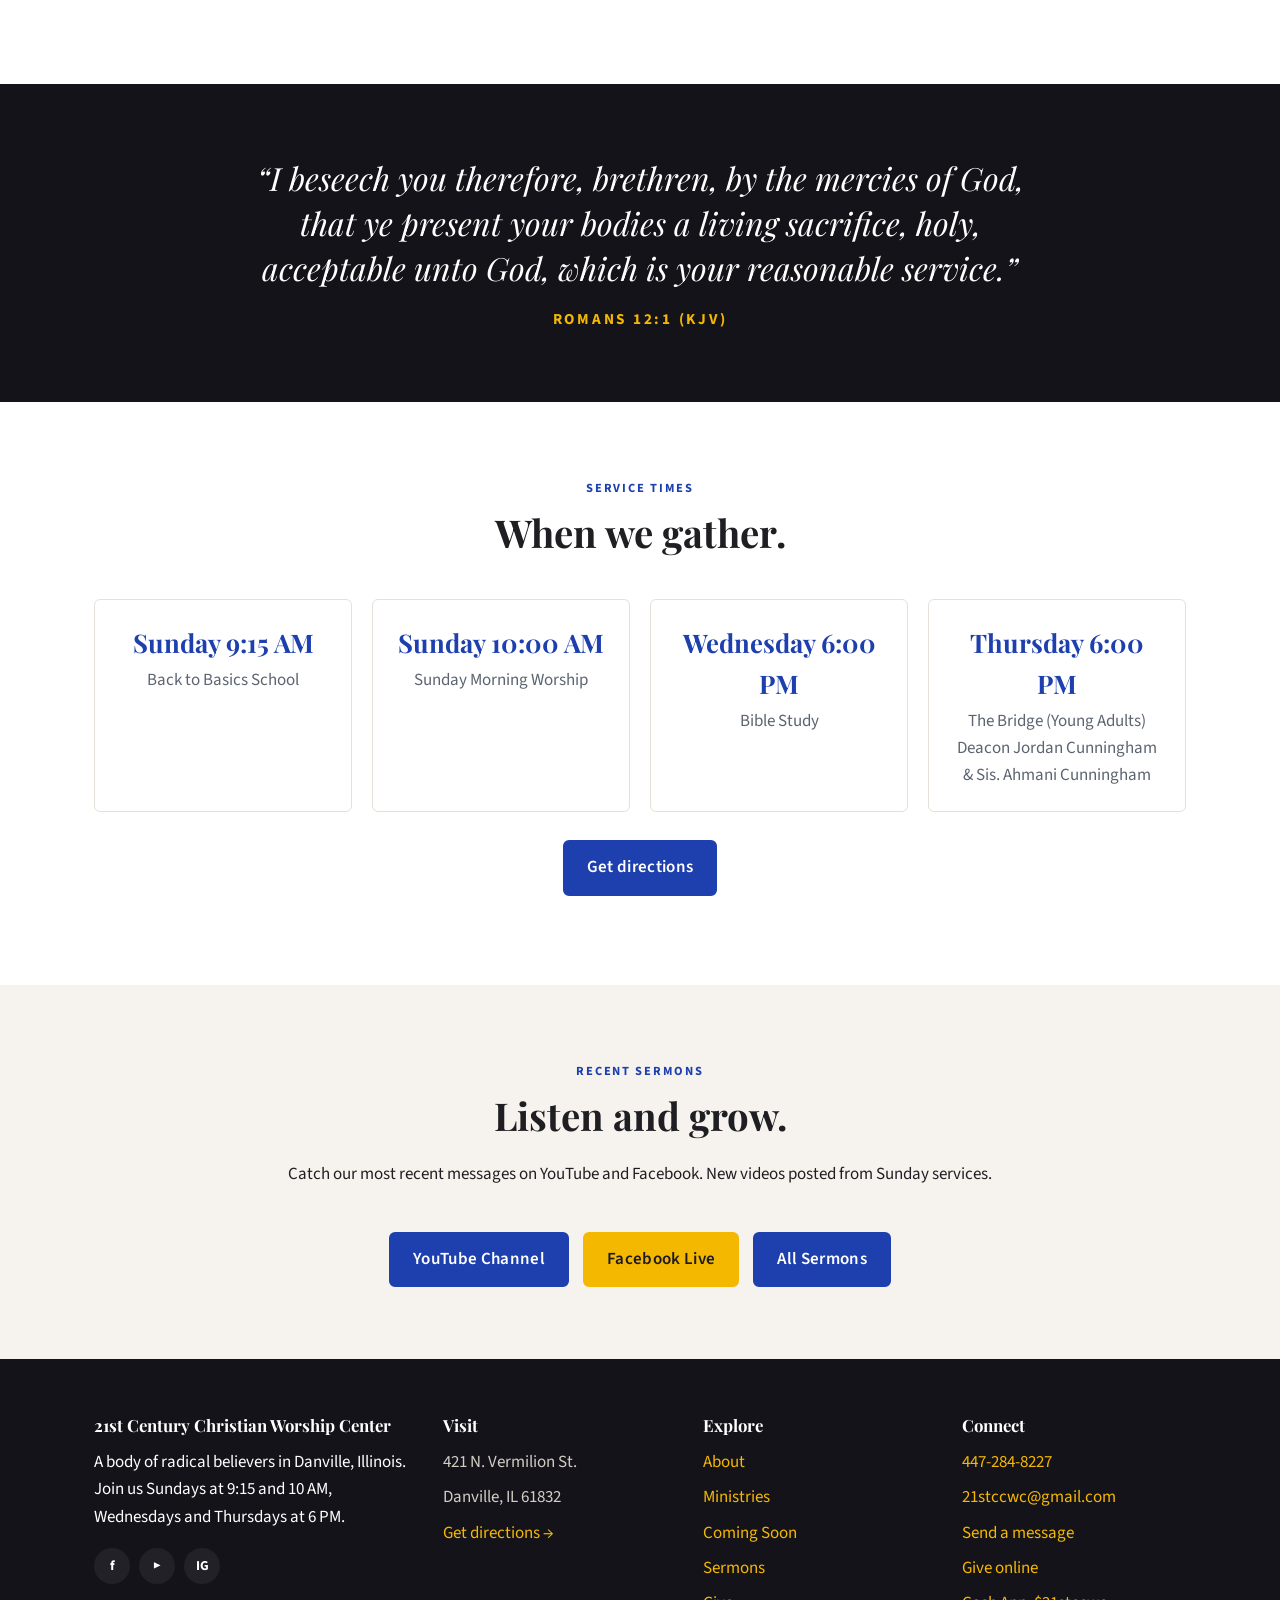
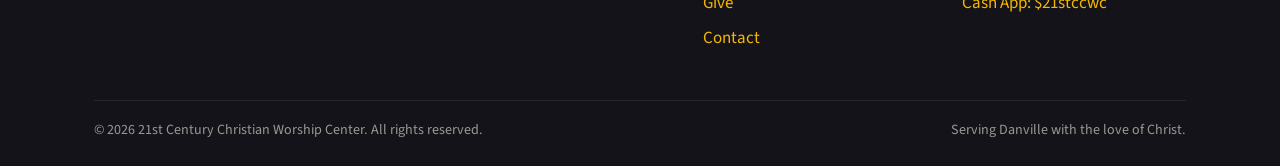
==== commit 370ed2a5: "Add live countdown to the August 8 celebration banner The home page event feature now shows a live D" ====
--- a/site/index.html
+++ b/site/index.html
@@ -113,6 +113,12 @@
           <h2>Celebrating 50 Years of Ministry</h2>
           <p class="date">Saturday, August 8, 2026</p>
           <p>Join us for a joyful celebration honoring the life and legacy of our late Bishop George L. Dowell and celebrating Senior Pastor Shanae Dowell — a day of worship, remembrance, and gratitude for fifty years of faithful ministry.</p>
+          <div class="countdown" data-countdown="2026-08-08T10:00:00" aria-label="Countdown to the celebration">
+            <div class="cd-unit"><span class="cd-num" data-days>--</span><span class="cd-label">Days</span></div>
+            <div class="cd-unit"><span class="cd-num" data-hours>--</span><span class="cd-label">Hours</span></div>
+            <div class="cd-unit"><span class="cd-num" data-mins>--</span><span class="cd-label">Minutes</span></div>
+            <div class="cd-unit"><span class="cd-num" data-secs>--</span><span class="cd-label">Seconds</span></div>
+          </div>
           <p><strong>Seating is limited. Reserve your tickets today.</strong></p>
           <div class="event-actions">
             <a class="btn btn-tickets" href="https://tithe.ly/event-registration/#/11348248" rel="noopener" target="_blank">Get Your Tickets →</a>
--- a/site/assets/css/styles.css
+++ b/site/assets/css/styles.css
@@ -555,3 +555,46 @@
   padding: 14px 30px;
 }
 .event-feature .btn-tickets:hover { background: #ffca28; border-color: #ffca28; color: #1c1c20; }
+
+/* Event countdown */
+.countdown {
+  display: flex;
+  gap: 14px;
+  justify-content: center;
+  flex-wrap: wrap;
+  margin: 24px 0 6px;
+}
+.countdown .cd-unit {
+  background: rgba(255,255,255,0.10);
+  border: 1px solid rgba(255,255,255,0.18);
+  border-radius: 10px;
+  padding: 14px 8px;
+  min-width: 78px;
+}
+.countdown .cd-num {
+  display: block;
+  font-family: var(--font-display);
+  font-size: 2.1rem;
+  font-weight: 700;
+  line-height: 1;
+  color: var(--accent);
+  font-variant-numeric: tabular-nums;
+}
+.countdown .cd-label {
+  display: block;
+  margin-top: 6px;
+  font-size: 0.72rem;
+  letter-spacing: 0.14em;
+  text-transform: uppercase;
+  color: rgba(255,255,255,0.85);
+}
+.countdown.is-past {
+  font-family: var(--font-display);
+  font-size: 1.4rem;
+  color: var(--accent);
+}
+@media (max-width: 480px) {
+  .countdown { gap: 10px; }
+  .countdown .cd-unit { min-width: 64px; padding: 12px 6px; }
+  .countdown .cd-num { font-size: 1.7rem; }
+}
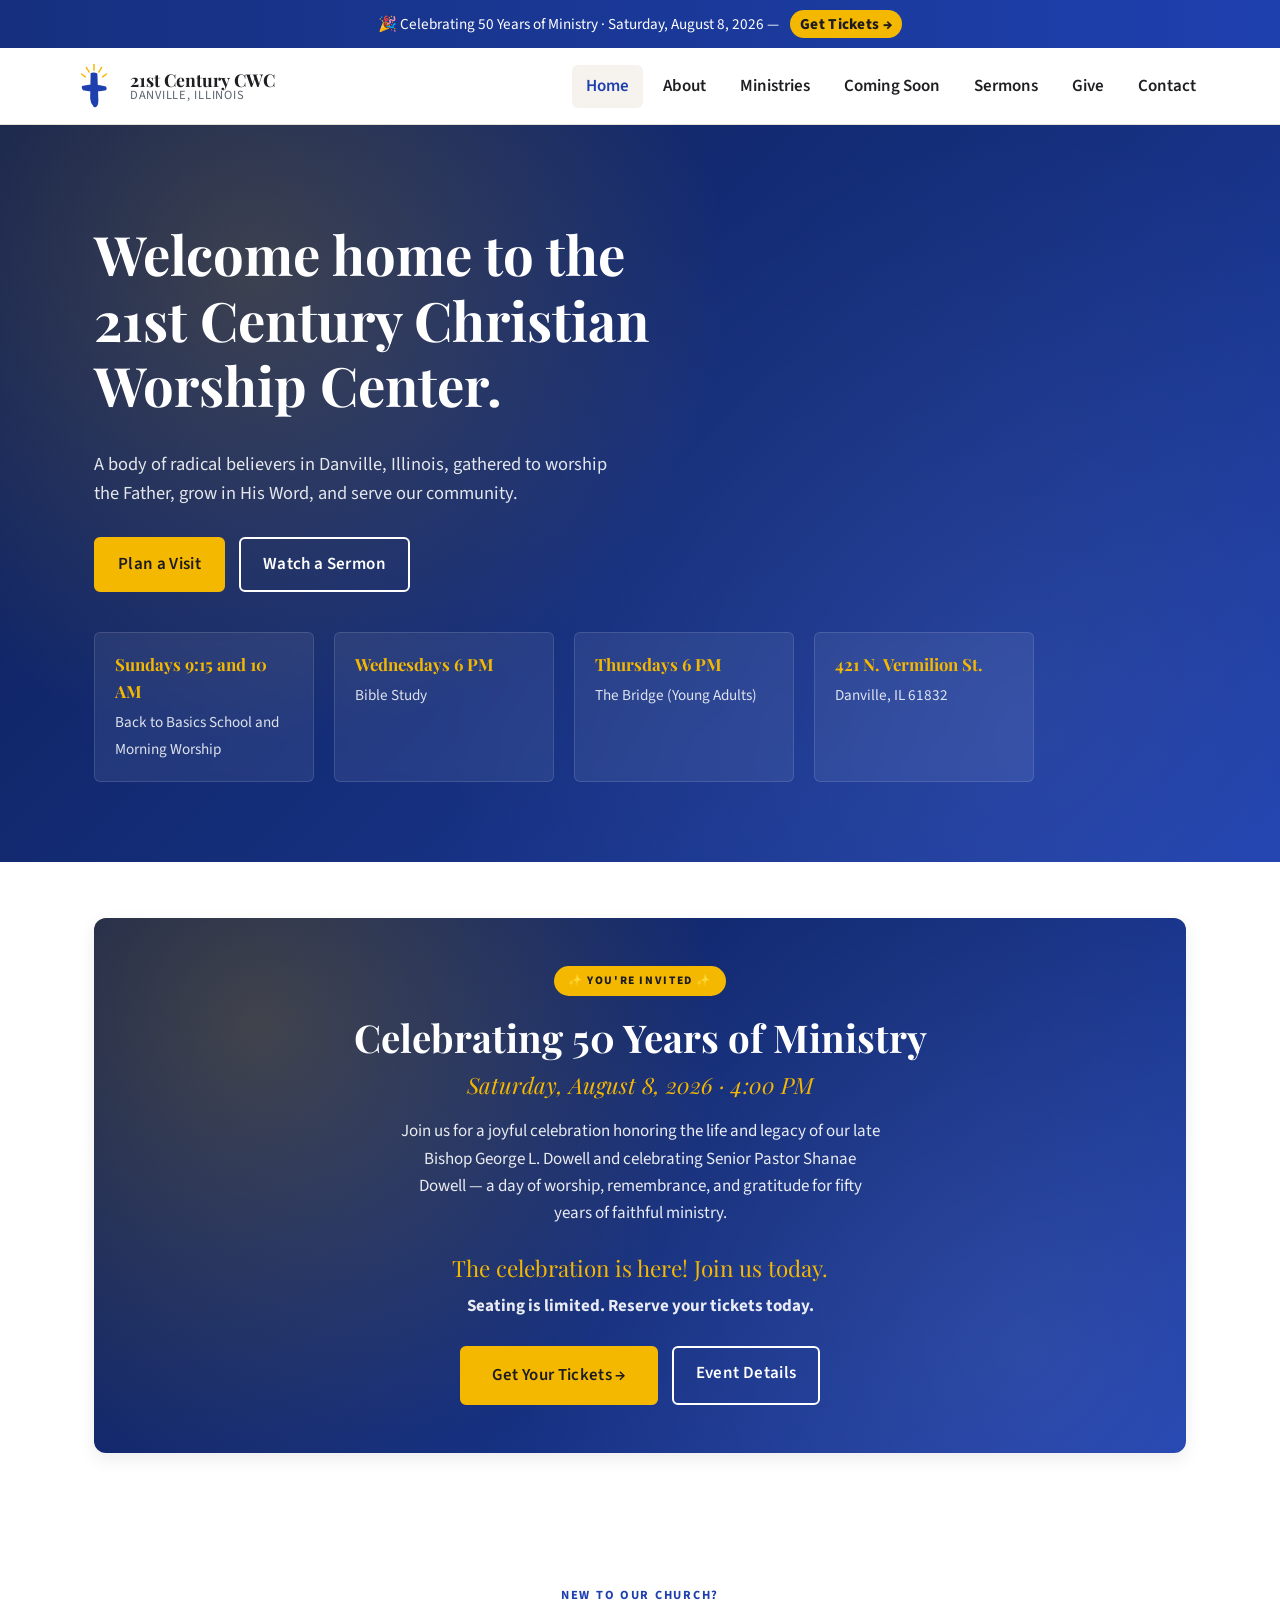
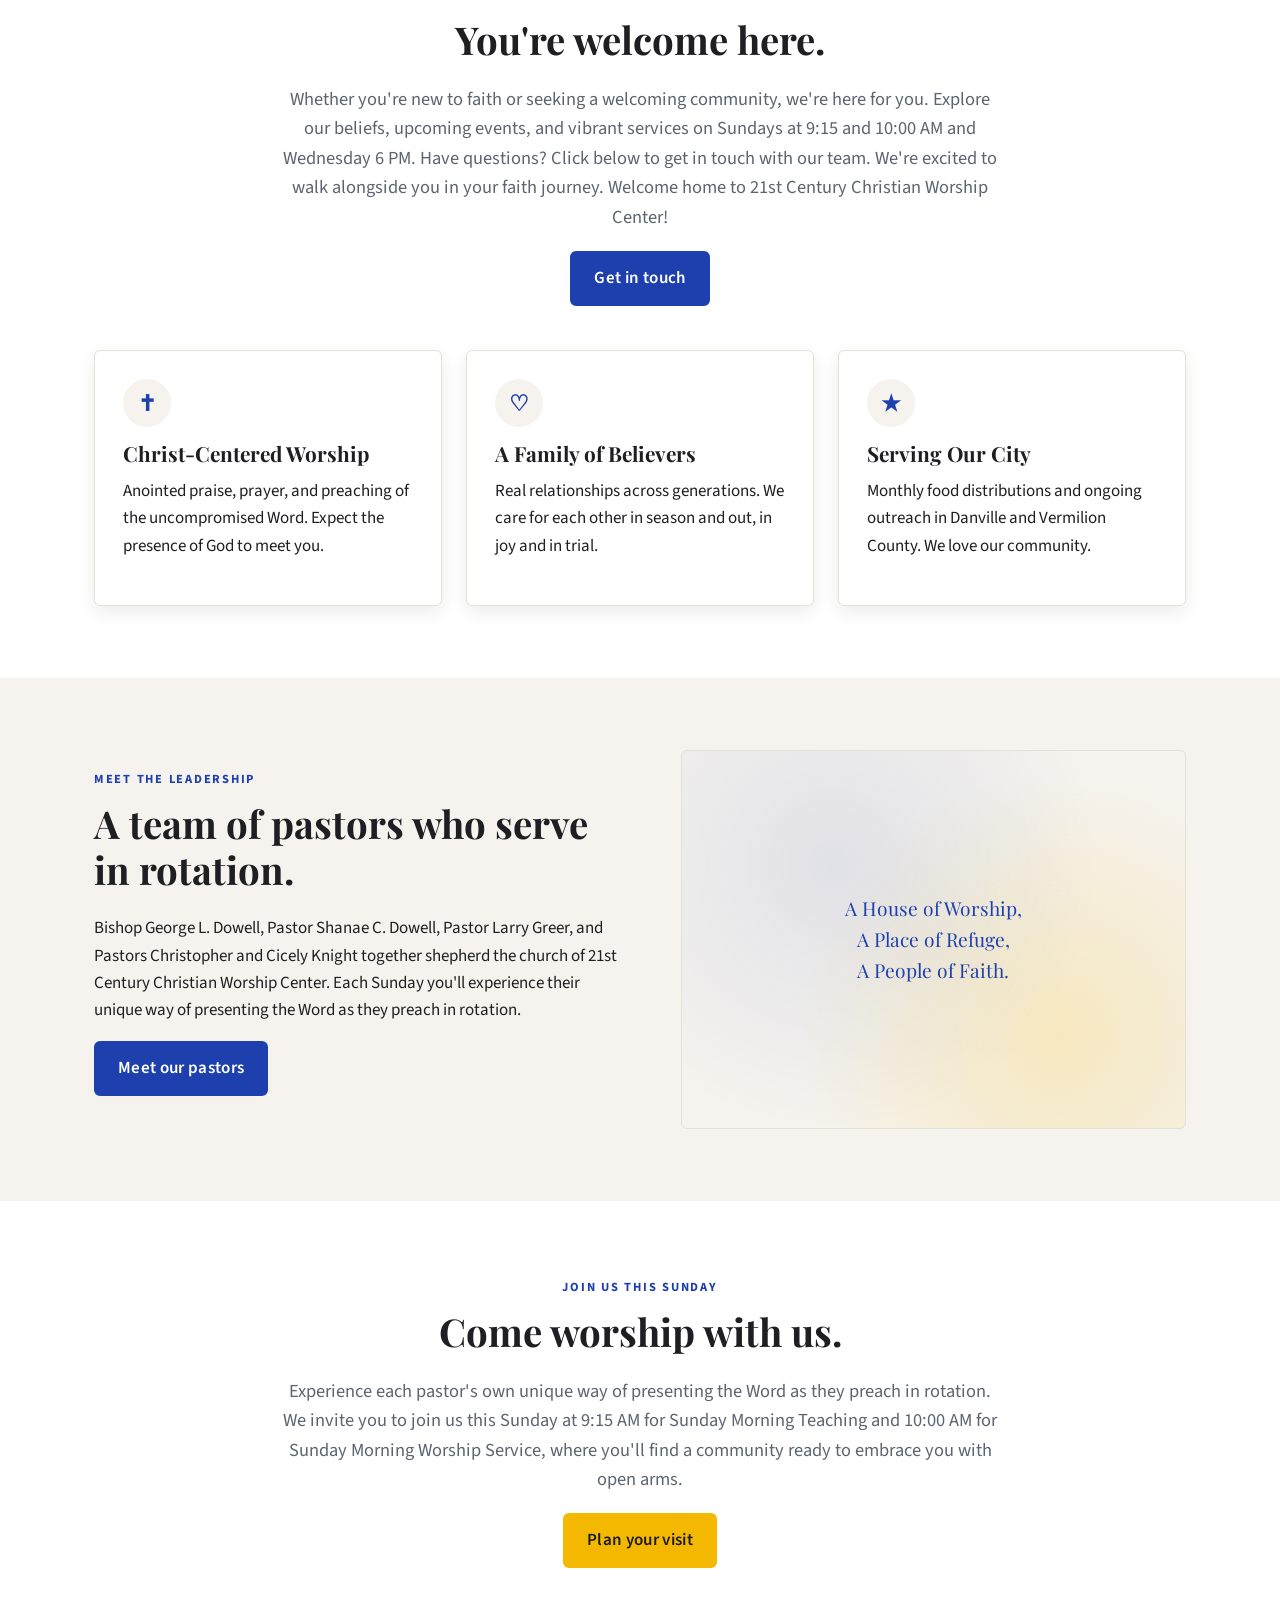
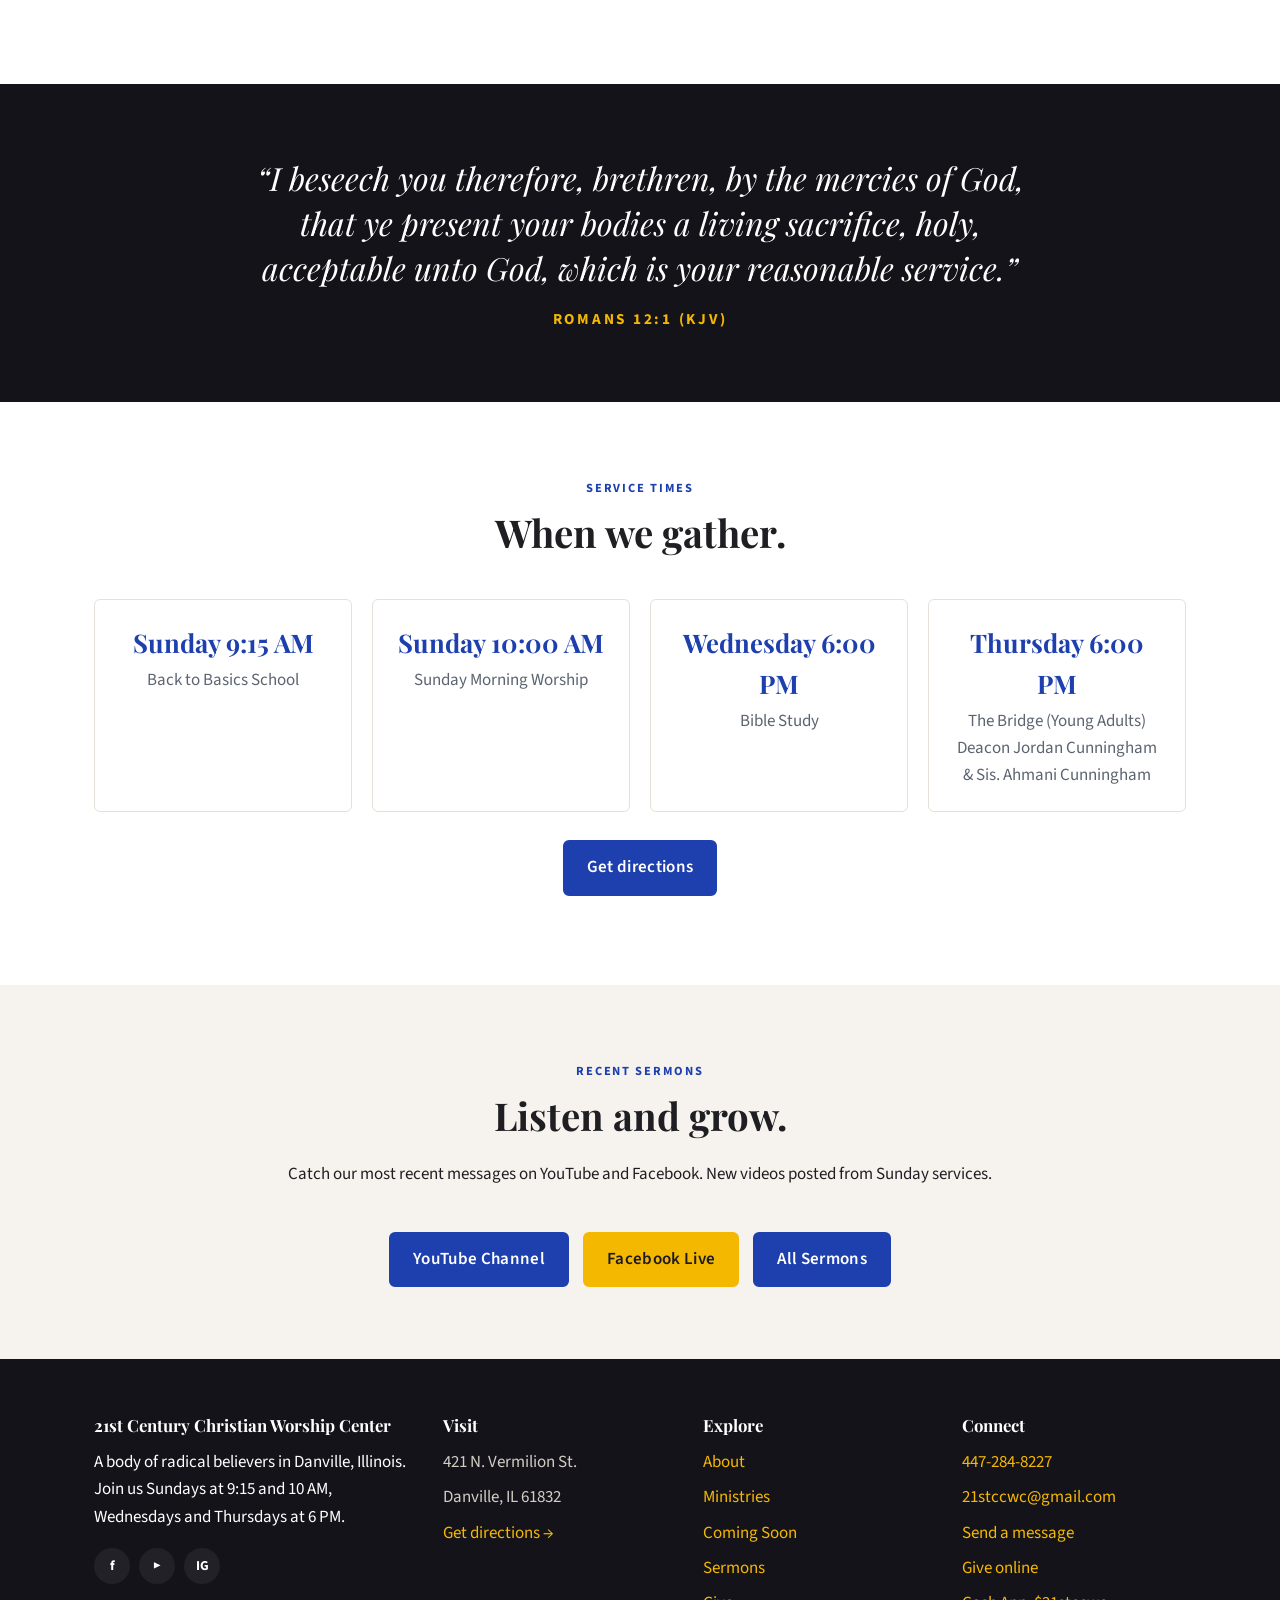
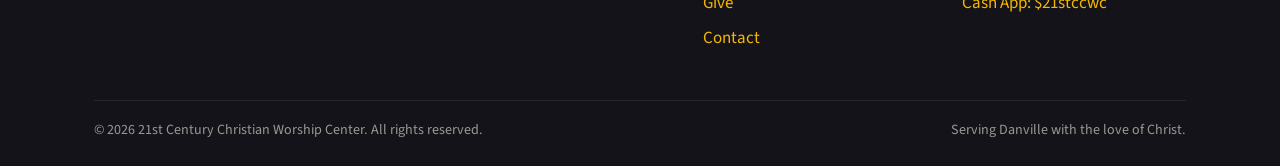
==== commit 43d9e4ad: "Set August 8 celebration start time to 4:00 PM Updates the countdown target to 2026-08-08T16:00:00 a" ====
--- a/site/index.html
+++ b/site/index.html
@@ -111,9 +111,9 @@
         <div class="event-feature">
           <span class="kicker">✨ You're Invited ✨</span>
           <h2>Celebrating 50 Years of Ministry</h2>
-          <p class="date">Saturday, August 8, 2026</p>
+          <p class="date">Saturday, August 8, 2026 &middot; 4:00 PM</p>
           <p>Join us for a joyful celebration honoring the life and legacy of our late Bishop George L. Dowell and celebrating Senior Pastor Shanae Dowell — a day of worship, remembrance, and gratitude for fifty years of faithful ministry.</p>
-          <div class="countdown" data-countdown="2026-08-08T10:00:00" aria-label="Countdown to the celebration">
+          <div class="countdown" data-countdown="2026-08-08T16:00:00" aria-label="Countdown to the celebration">
             <div class="cd-unit"><span class="cd-num" data-days>--</span><span class="cd-label">Days</span></div>
             <div class="cd-unit"><span class="cd-num" data-hours>--</span><span class="cd-label">Hours</span></div>
             <div class="cd-unit"><span class="cd-num" data-mins>--</span><span class="cd-label">Minutes</span></div>
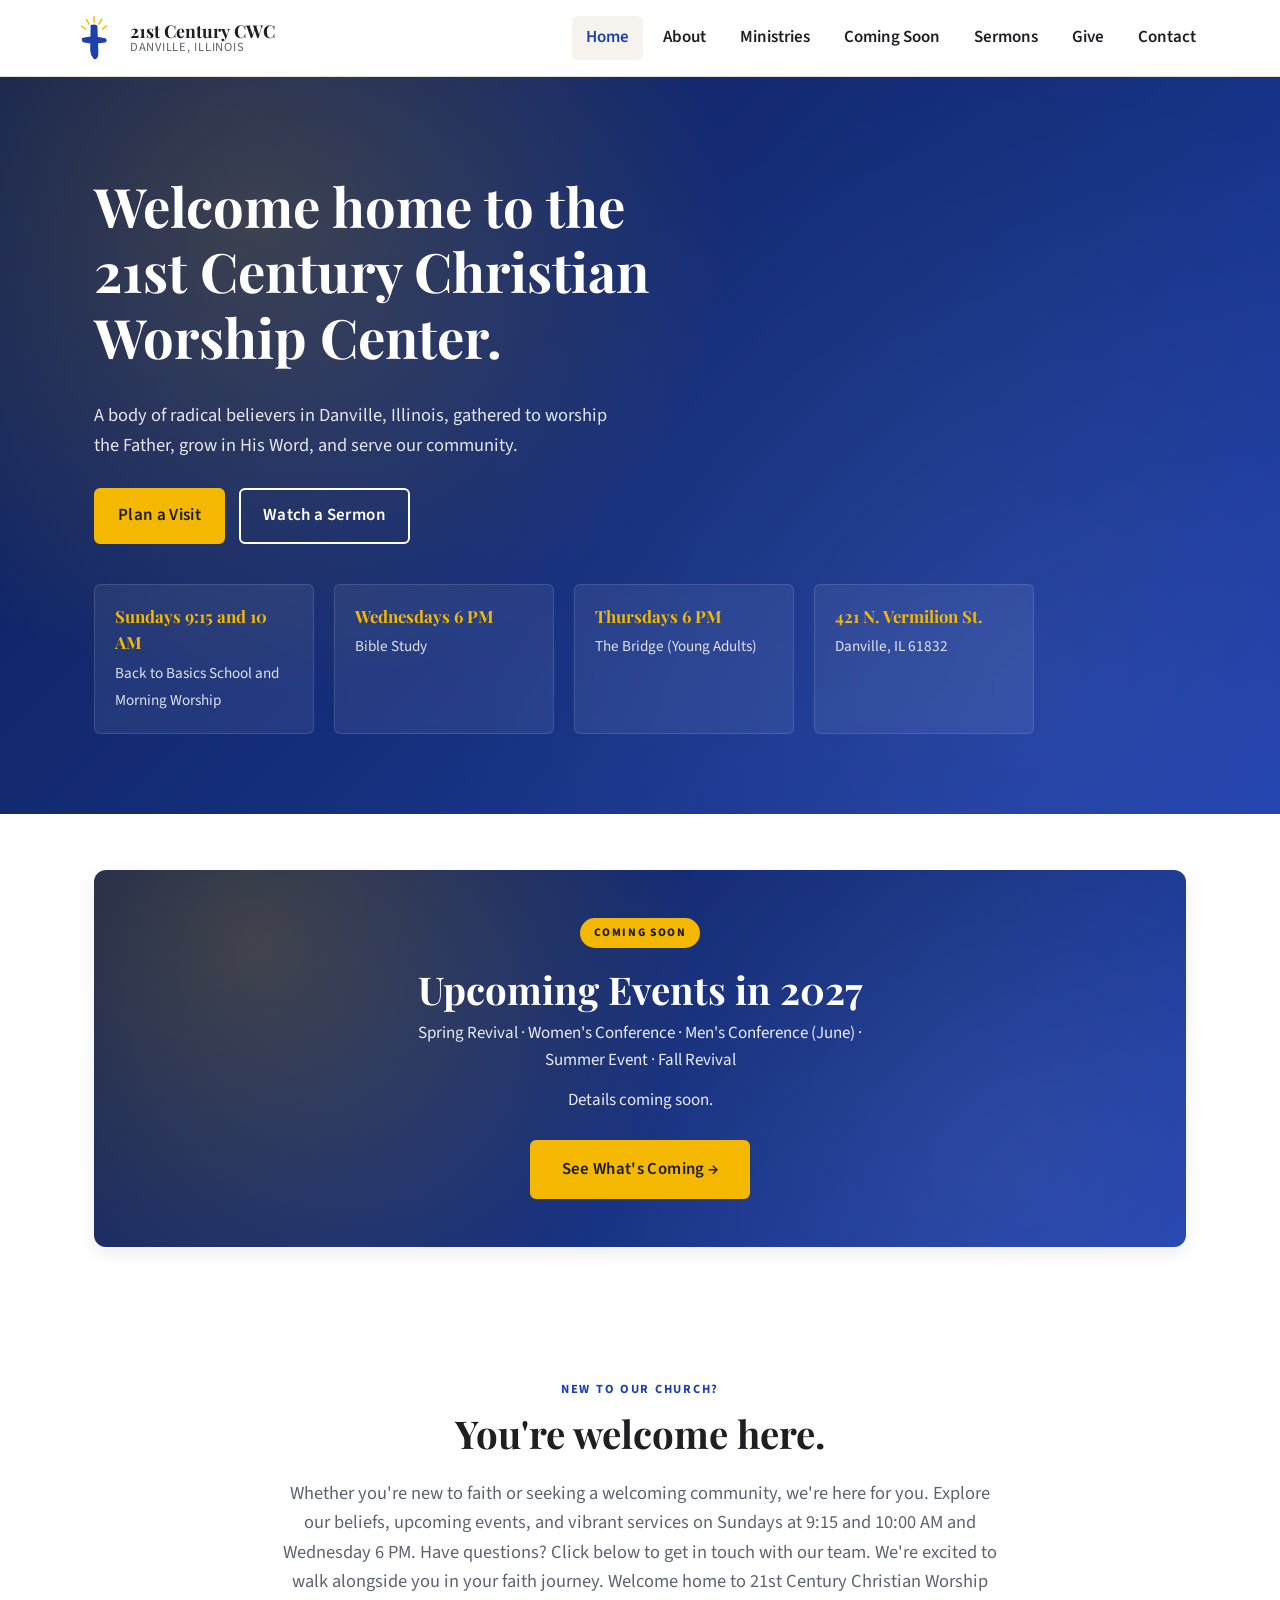
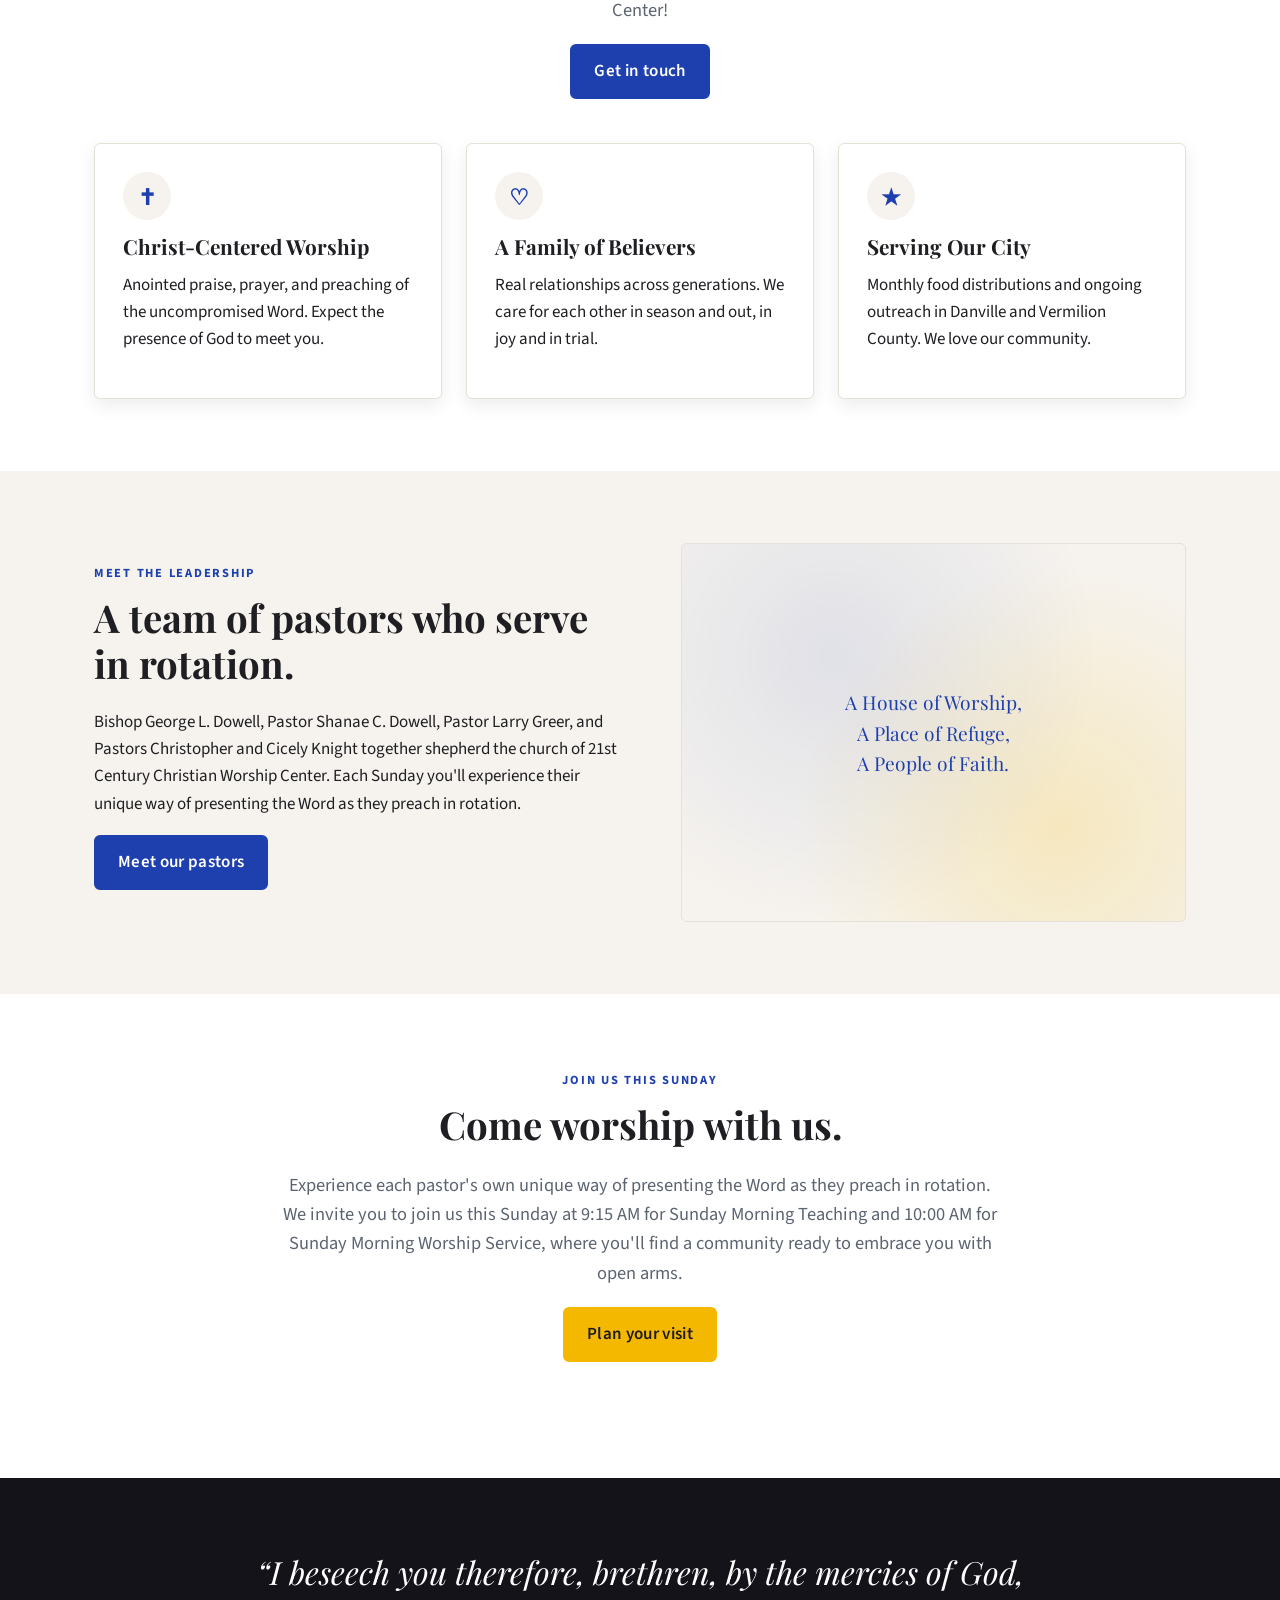
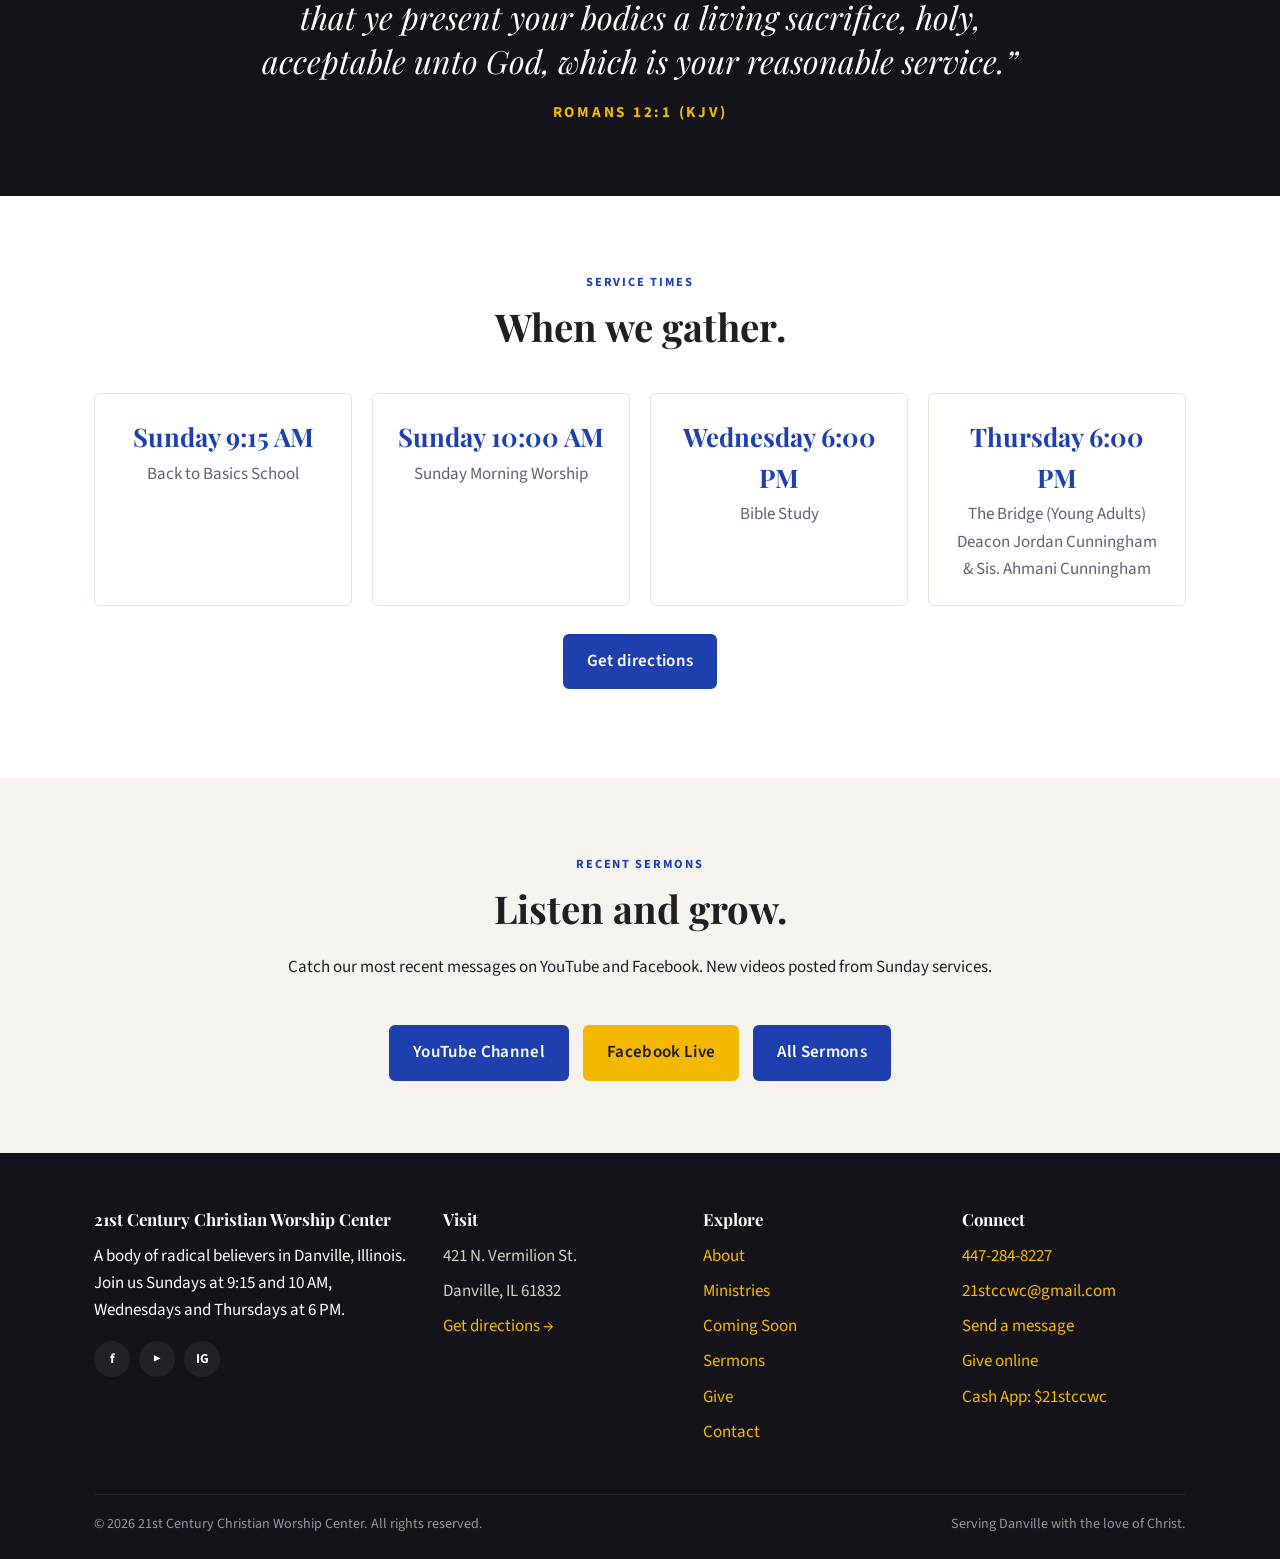
==== commit 1f080d37: "Replace 50th anniversary banner and tickets with 2027 upcoming events Co-Authored-By: Claude Opus 5." ====
--- a/site/index.html
+++ b/site/index.html
@@ -52,9 +52,6 @@
 <body>
   <a href="#main" class="skip-link">Skip to main content</a>
 
-  <div class="announcement-bar">
-    🎉 Celebrating 50 Years of Ministry &middot; Saturday, August 8, 2026<span class="sep"> &mdash; </span><a class="pill" href="https://tithe.ly/event-registration/#/11348248" rel="noopener" target="_blank">Get Tickets →</a>
-  </div>
   <header class="site-header">
     <div class="container header-inner">
       <a href="/" class="brand" aria-label="21st Century Christian Worship Center home">
@@ -109,20 +106,12 @@
     <section style="padding-top:56px;padding-bottom:56px;">
       <div class="container">
         <div class="event-feature">
-          <span class="kicker">✨ You're Invited ✨</span>
-          <h2>Celebrating 50 Years of Ministry</h2>
-          <p class="date">Saturday, August 8, 2026 &middot; 4:00 PM</p>
-          <p>Join us for a joyful celebration honoring the life and legacy of our late Bishop George L. Dowell and celebrating Senior Pastor Shanae Dowell — a day of worship, remembrance, and gratitude for fifty years of faithful ministry.</p>
-          <div class="countdown" data-countdown="2026-08-08T16:00:00" aria-label="Countdown to the celebration">
-            <div class="cd-unit"><span class="cd-num" data-days>--</span><span class="cd-label">Days</span></div>
-            <div class="cd-unit"><span class="cd-num" data-hours>--</span><span class="cd-label">Hours</span></div>
-            <div class="cd-unit"><span class="cd-num" data-mins>--</span><span class="cd-label">Minutes</span></div>
-            <div class="cd-unit"><span class="cd-num" data-secs>--</span><span class="cd-label">Seconds</span></div>
-          </div>
-          <p><strong>Seating is limited. Reserve your tickets today.</strong></p>
+          <span class="kicker">Coming Soon</span>
+          <h2>Upcoming Events in 2027</h2>
+          <p>Spring Revival &middot; Women's Conference &middot; Men's Conference (June) &middot; Summer Event &middot; Fall Revival</p>
+          <p>Details coming soon.</p>
           <div class="event-actions">
-            <a class="btn btn-tickets" href="https://tithe.ly/event-registration/#/11348248" rel="noopener" target="_blank">Get Your Tickets →</a>
-            <a class="btn btn-outline" href="pages/coming-soon.html#celebration-50-years">Event Details</a>
+            <a class="btn btn-tickets" href="pages/coming-soon.html#upcoming-events">See What's Coming →</a>
           </div>
         </div>
       </div>
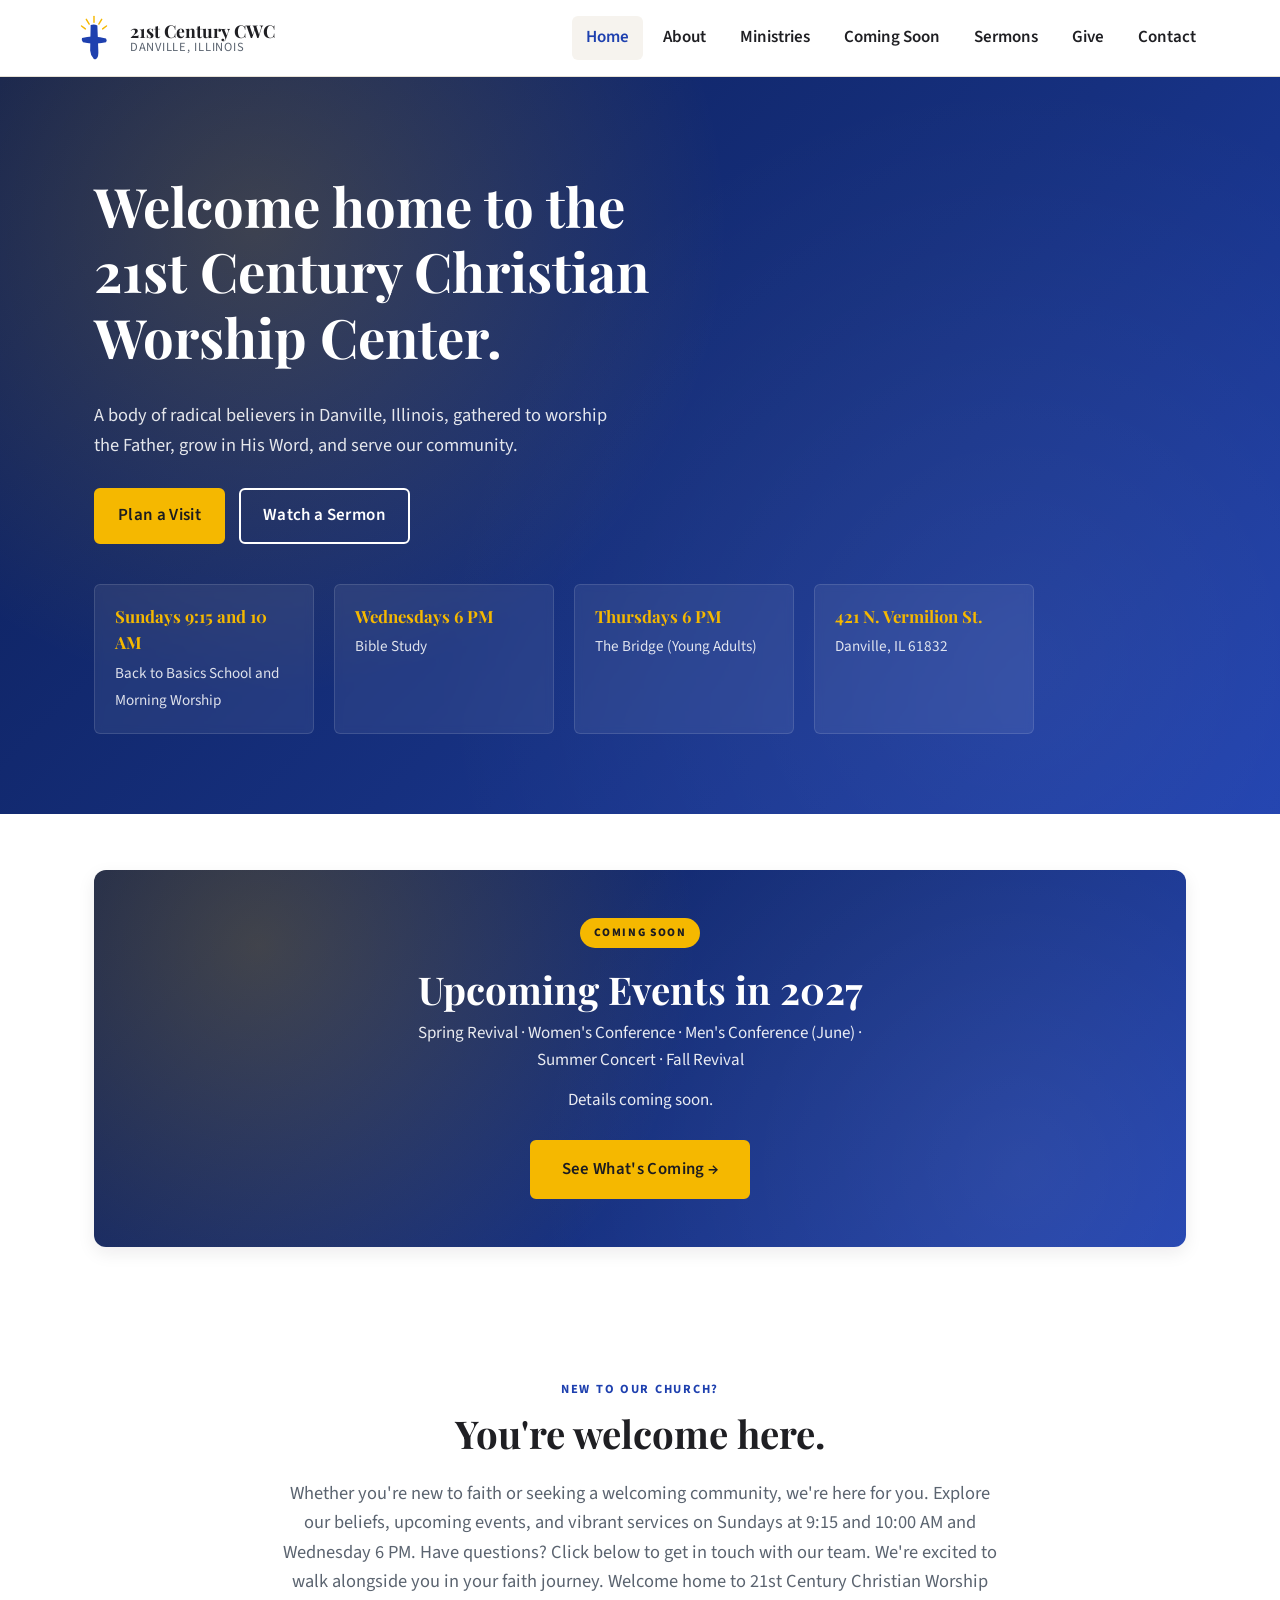
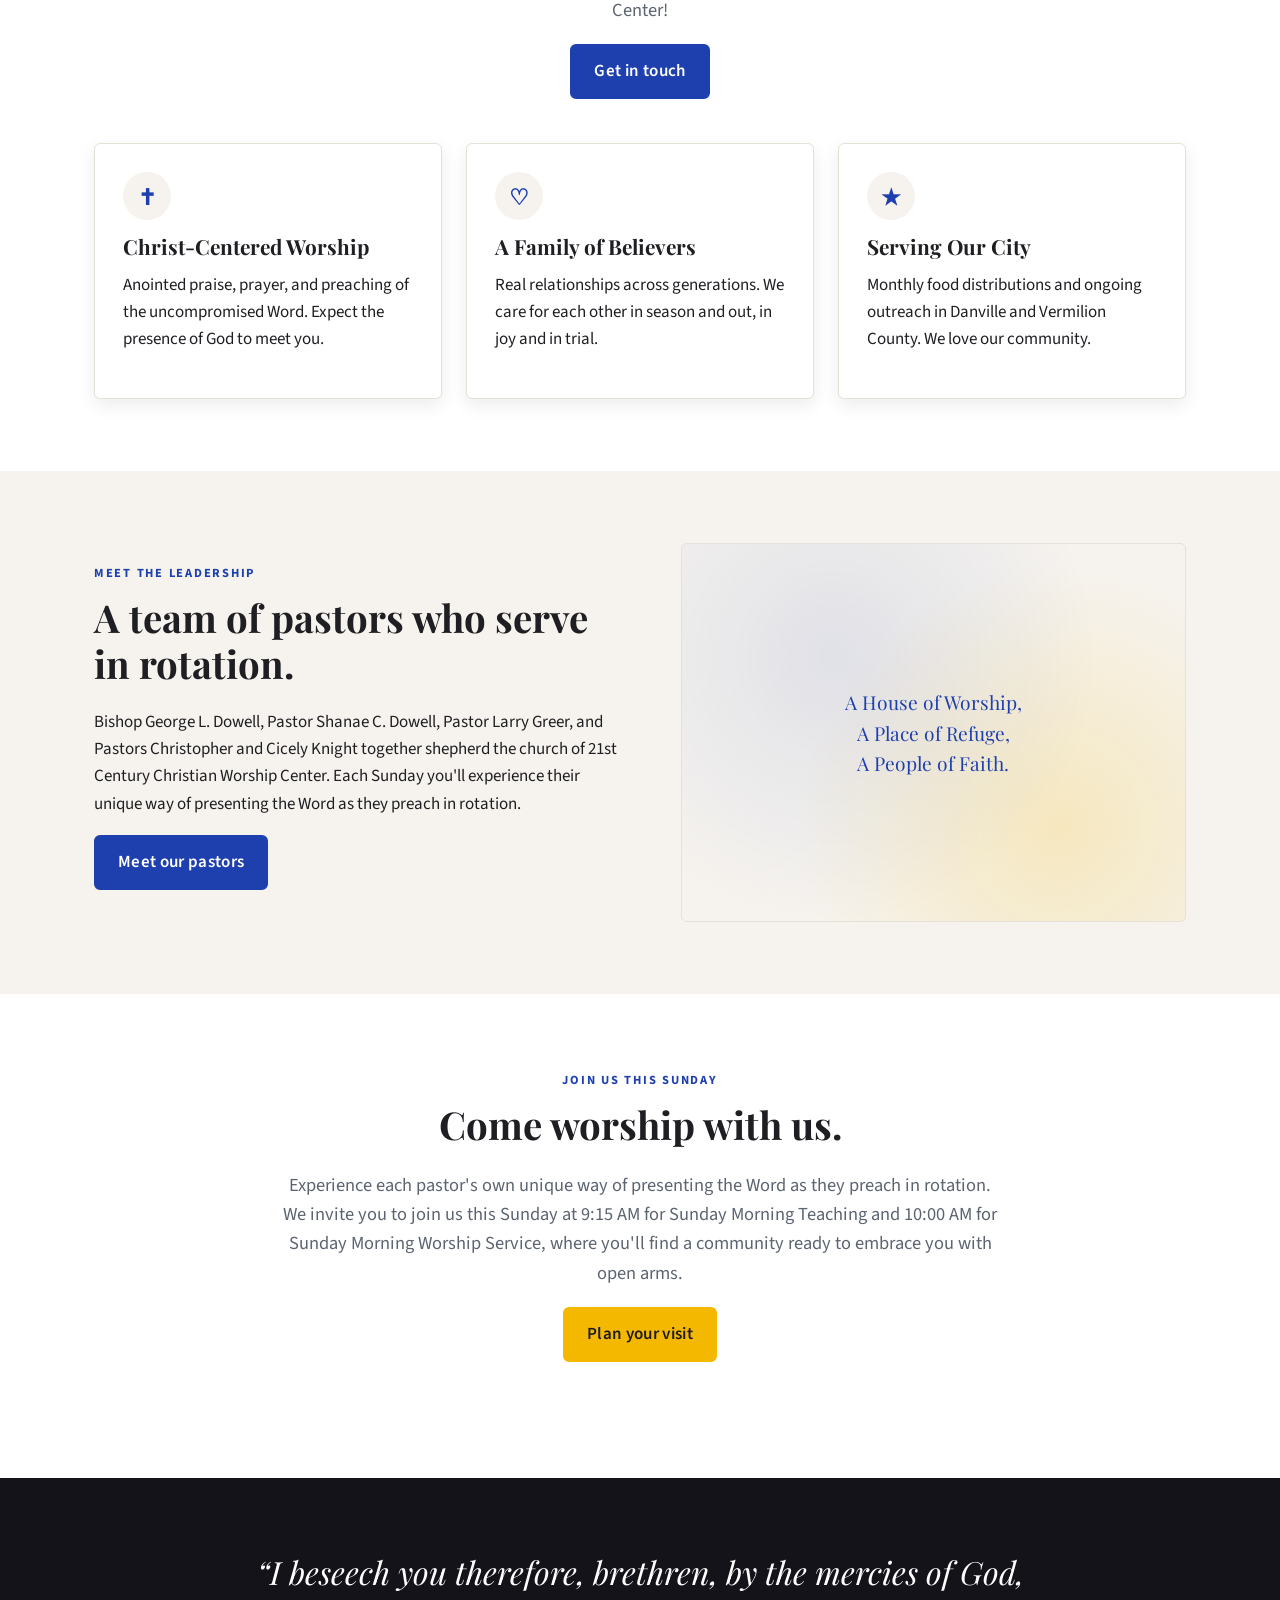
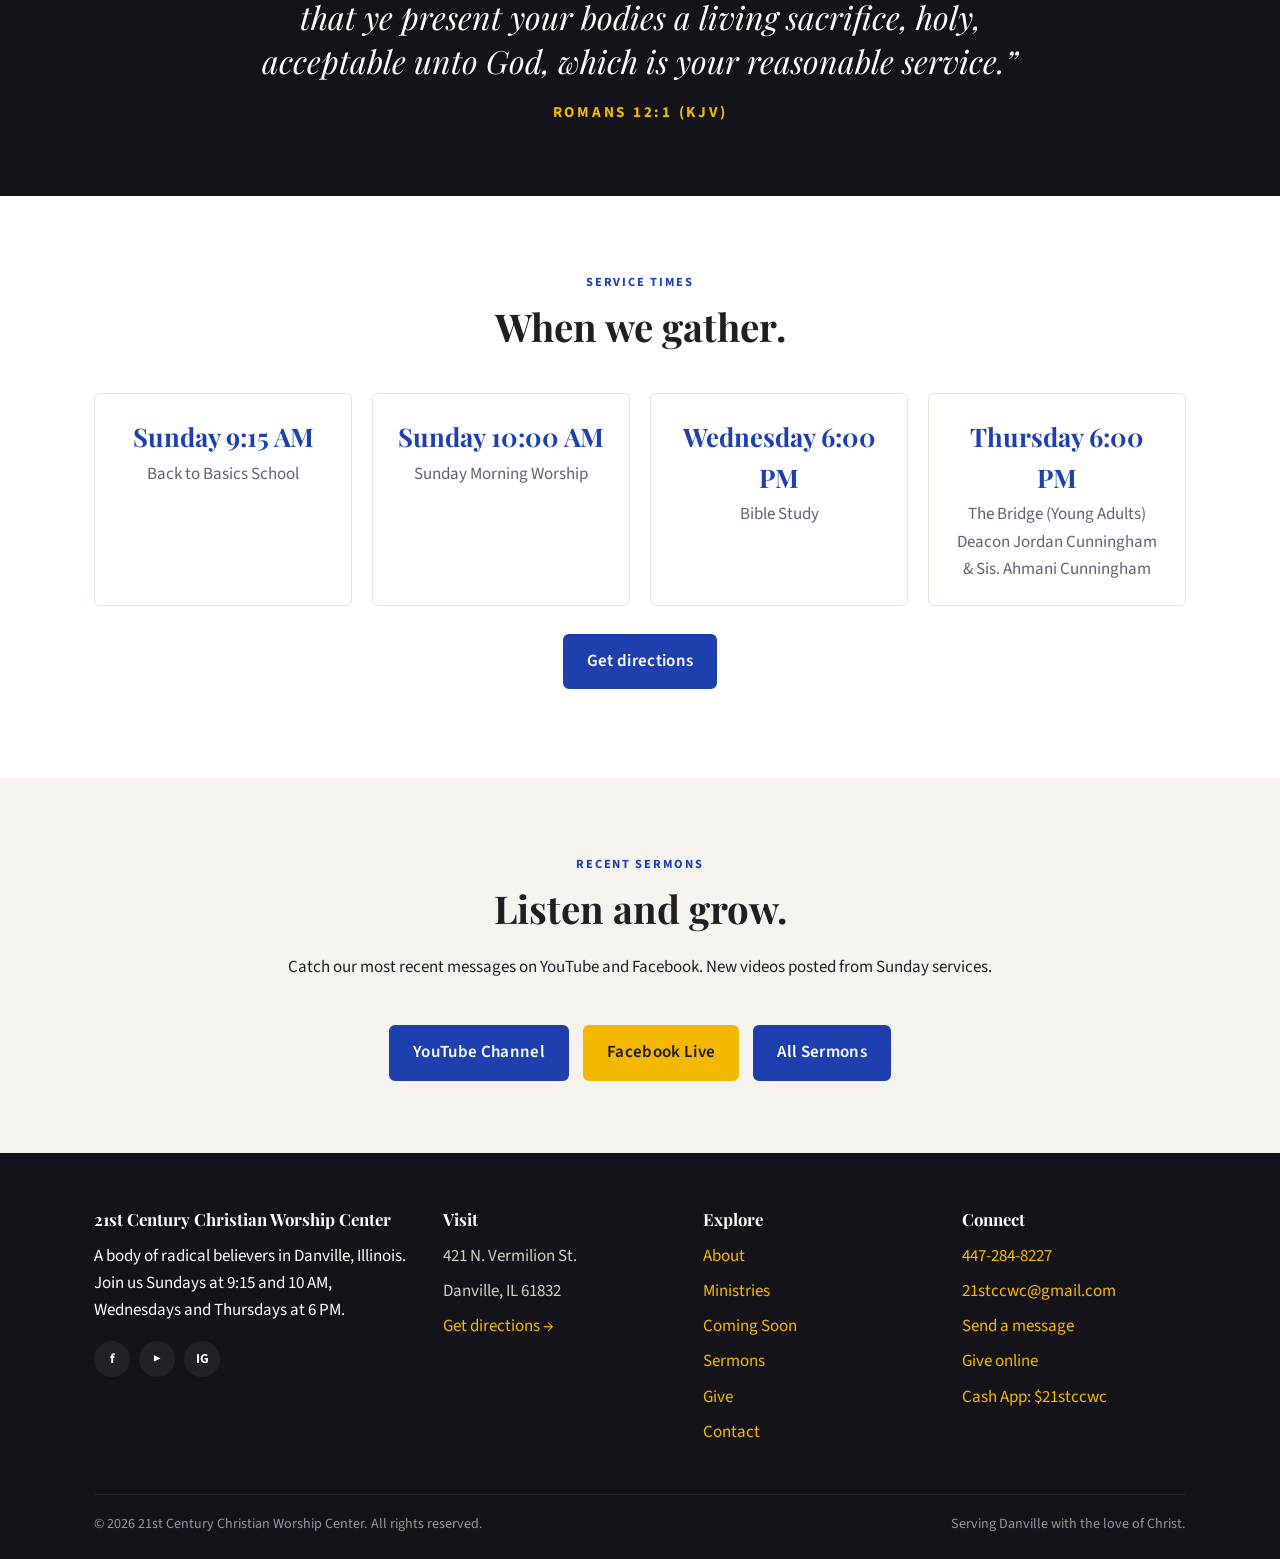
==== commit d3628b78: "Add 2027 event theme names Co-Authored-By: Claude Opus 5.5 <noreply@anthropic.com> Claude-Session: h" ====
--- a/site/index.html
+++ b/site/index.html
@@ -108,7 +108,7 @@
         <div class="event-feature">
           <span class="kicker">Coming Soon</span>
           <h2>Upcoming Events in 2027</h2>
-          <p>Spring Revival &middot; Women's Conference &middot; Men's Conference (June) &middot; Summer Event &middot; Fall Revival</p>
+          <p>Spring Revival &middot; Women's Conference &middot; Men's Conference (June) &middot; Summer Concert &middot; Fall Revival</p>
           <p>Details coming soon.</p>
           <div class="event-actions">
             <a class="btn btn-tickets" href="pages/coming-soon.html#upcoming-events">See What's Coming →</a>
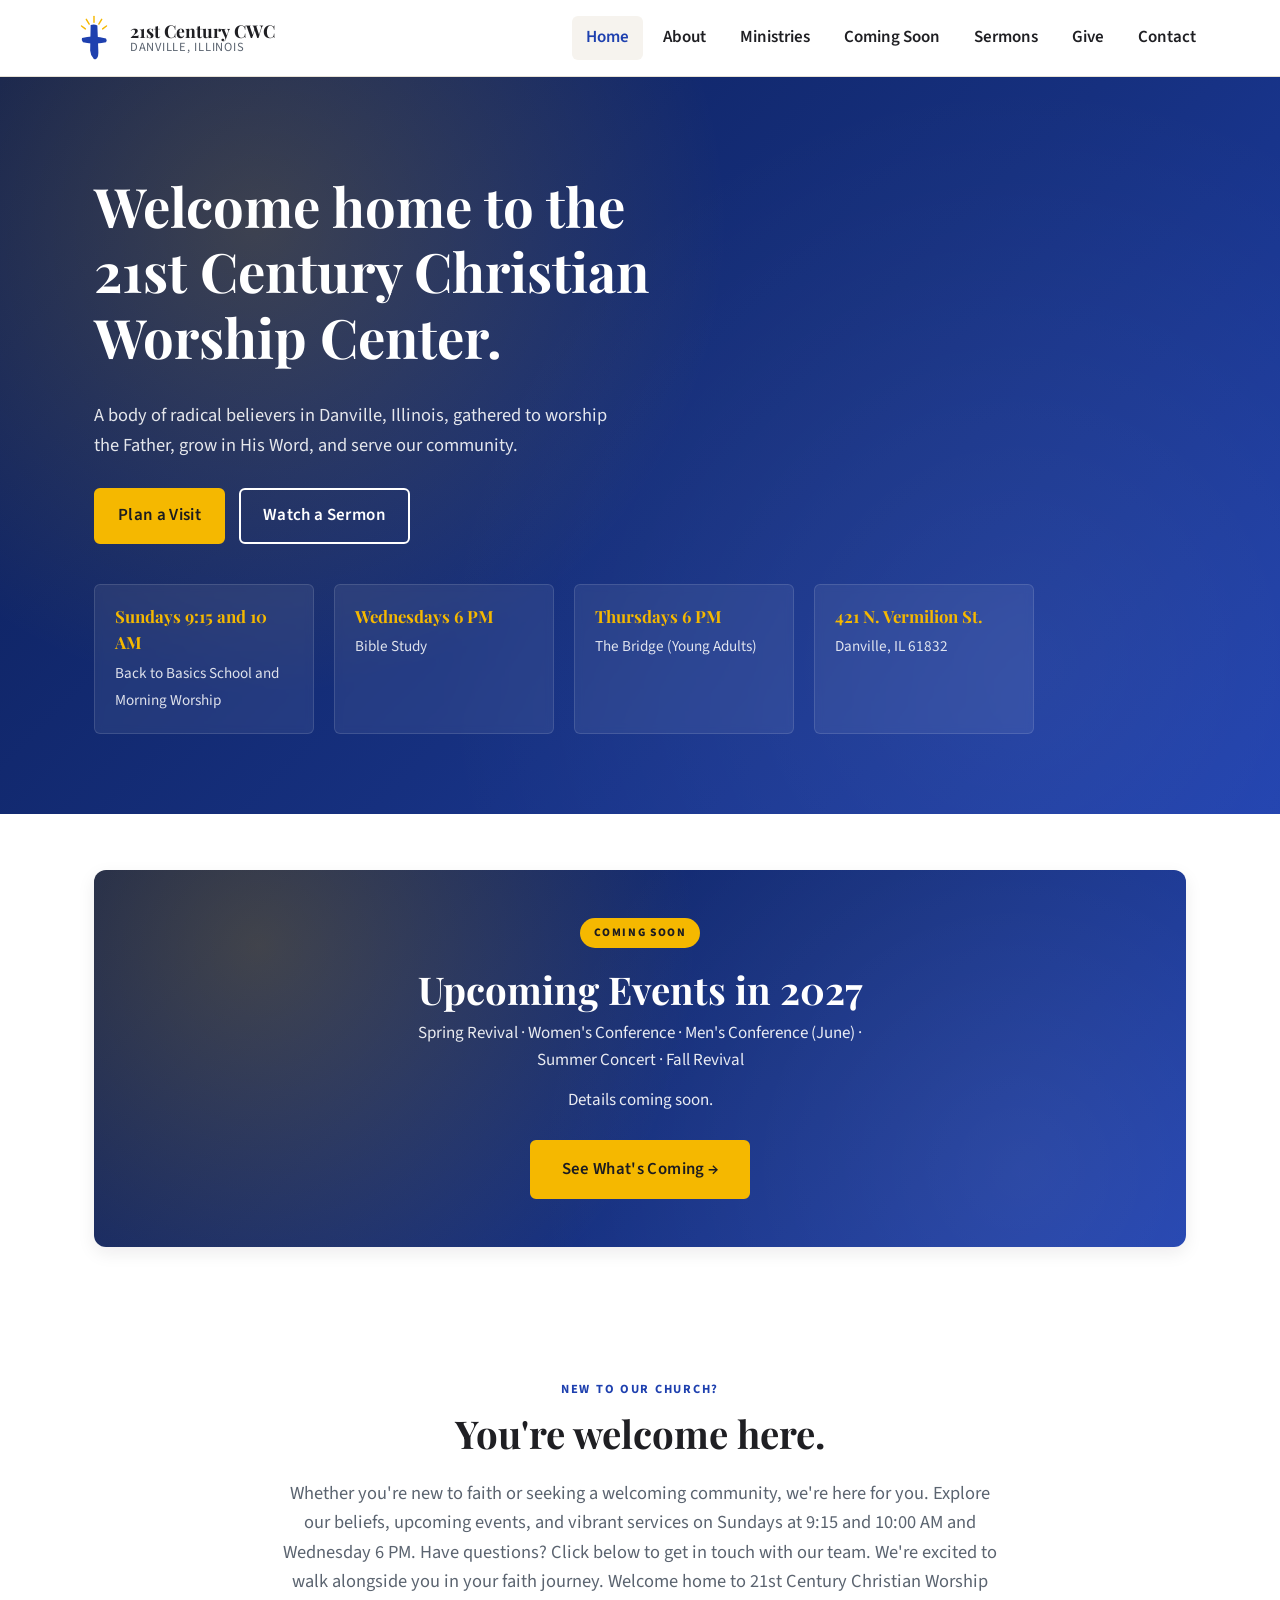
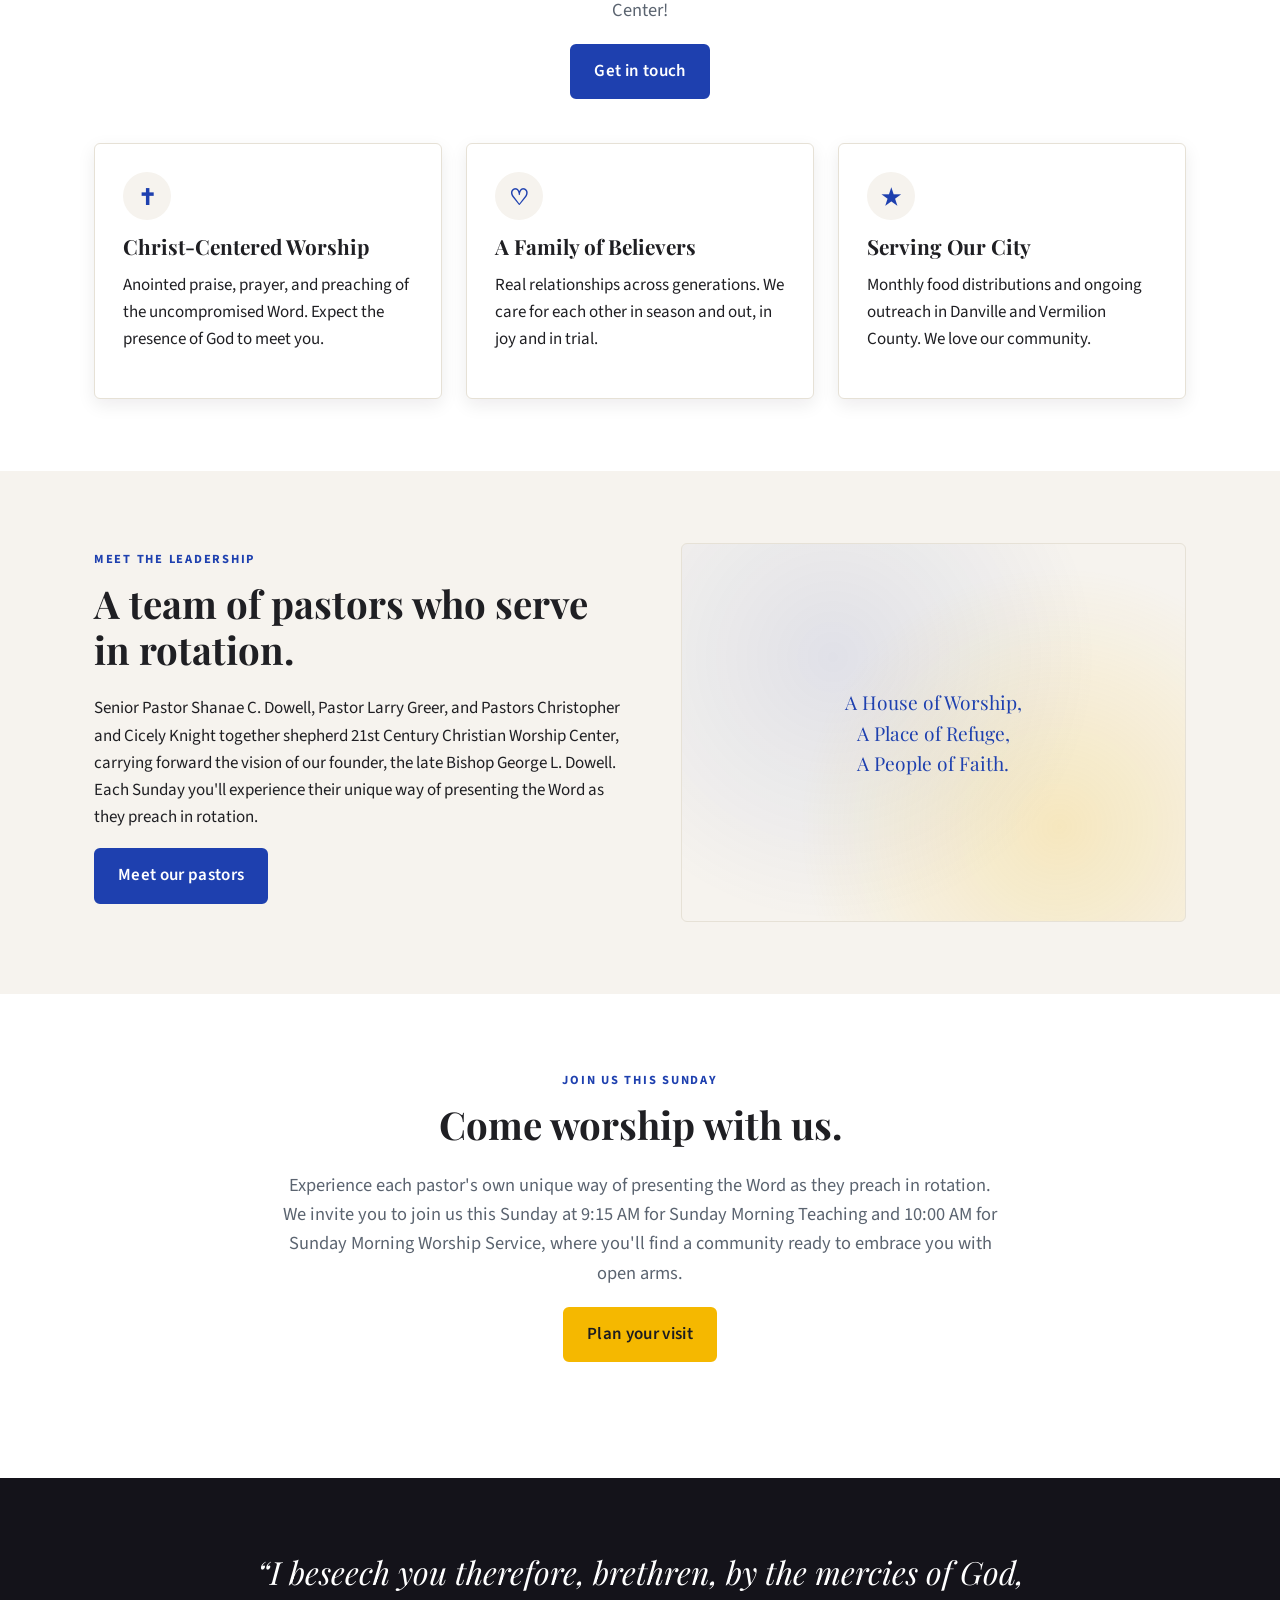
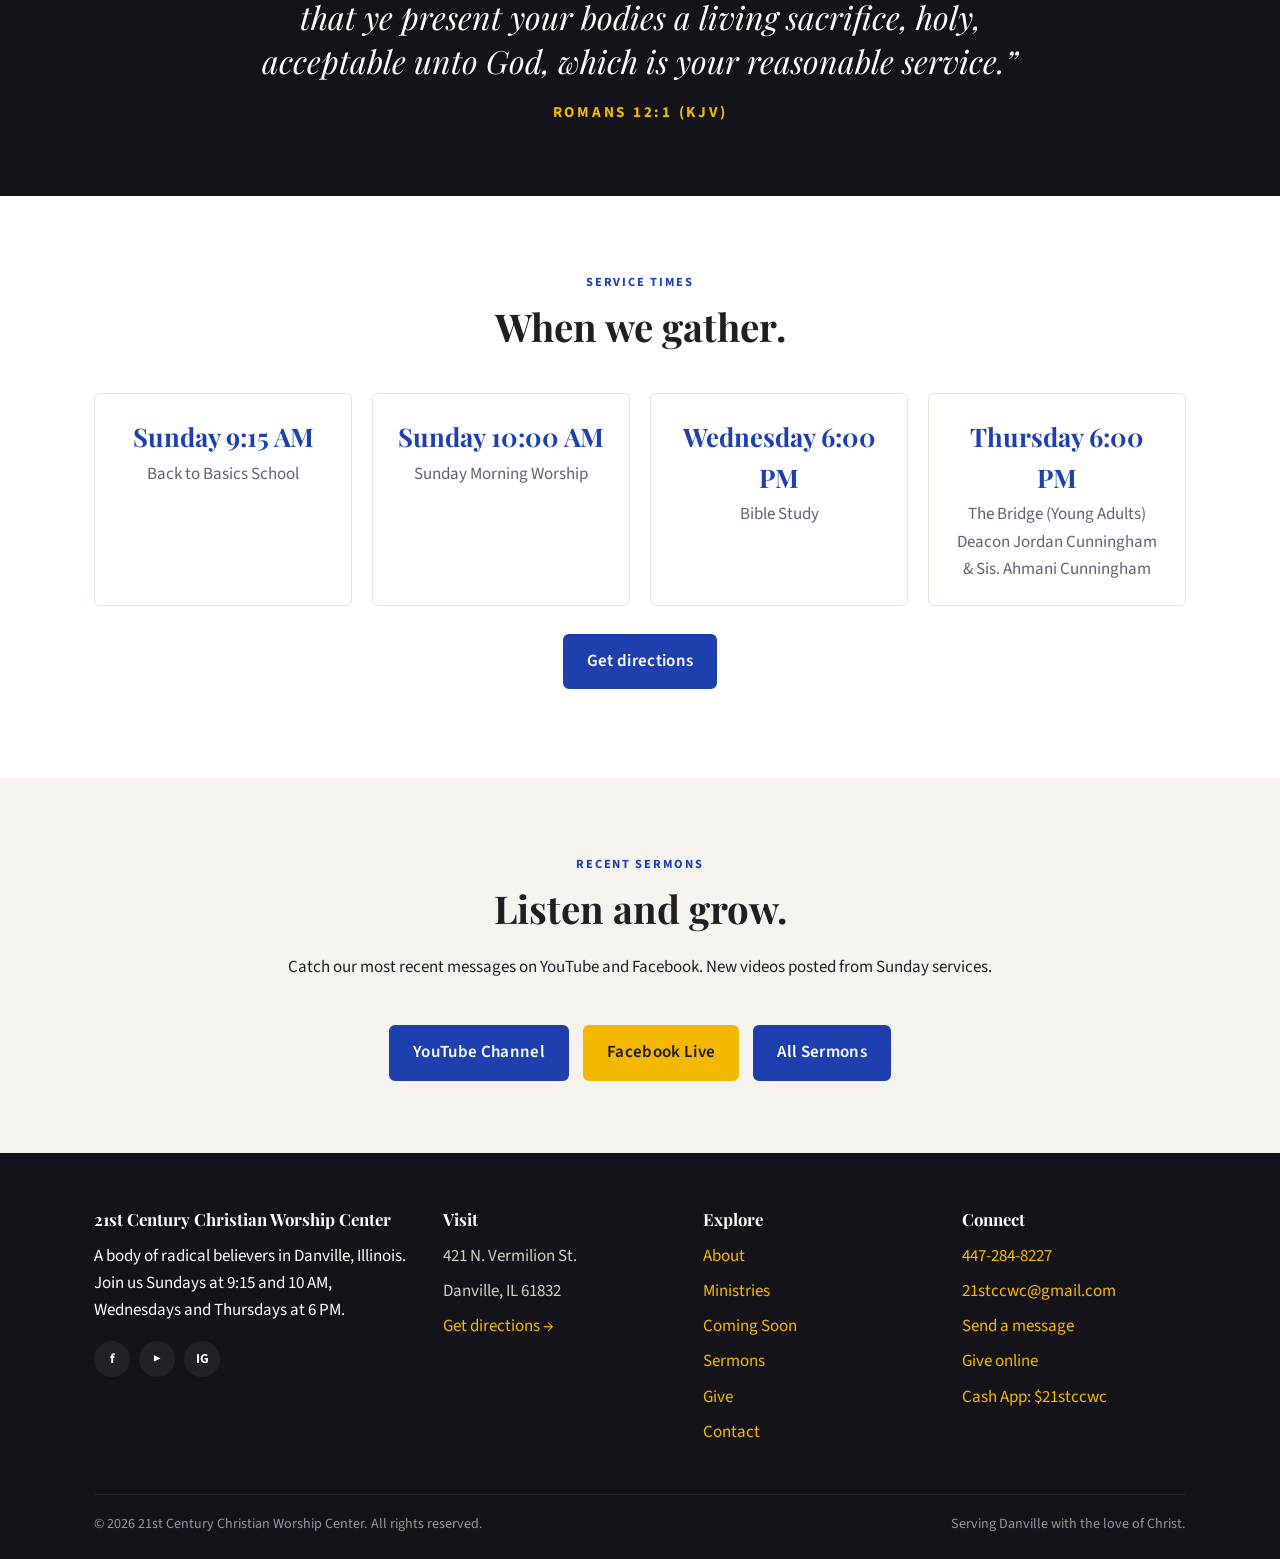
==== commit e3f17946: "Add founder tribute to About page and redesign Coming Soon events - About: new In Loving Memory foun" ====
--- a/site/index.html
+++ b/site/index.html
@@ -150,7 +150,7 @@
         <div>
           <span class="eyebrow" style="display:inline-block;color:var(--brand);font-weight:700;letter-spacing:.14em;text-transform:uppercase;font-size:.78rem;margin-bottom:10px;">Meet the Leadership</span>
           <h2>A team of pastors who serve in rotation.</h2>
-          <p>Bishop George L. Dowell, Pastor Shanae C. Dowell, Pastor Larry Greer, and Pastors Christopher and Cicely Knight together shepherd the church of 21st Century Christian Worship Center. Each Sunday you'll experience their unique way of presenting the Word as they preach in rotation.</p>
+          <p>Senior Pastor Shanae C. Dowell, Pastor Larry Greer, and Pastors Christopher and Cicely Knight together shepherd 21st Century Christian Worship Center, carrying forward the vision of our founder, the late Bishop George L. Dowell. Each Sunday you'll experience their unique way of presenting the Word as they preach in rotation.</p>
           <p><a href="pages/about.html" class="btn">Meet our pastors</a></p>
         </div>
         <div class="image-stack" aria-hidden="true">
--- a/site/assets/css/styles.css
+++ b/site/assets/css/styles.css
@@ -598,3 +598,194 @@
   .countdown .cd-unit { min-width: 64px; padding: 12px 6px; }
   .countdown .cd-num { font-size: 1.7rem; }
 }
+
+
+/* ===== Coming Soon: hero ===== */
+.page-header--events {
+  background: radial-gradient(circle at 20% 30%, rgba(245,184,0,0.28), transparent 40%),
+              radial-gradient(circle at 80% 70%, rgba(96,165,250,0.25), transparent 45%),
+              linear-gradient(135deg, #0b1d54 0%, #16307f 55%, #1e40af 100%);
+  padding-top: 96px;
+  padding-bottom: 96px;
+  position: relative;
+  overflow: hidden;
+}
+.page-header--events h1 { font-size: clamp(2.4rem, 6vw, 4rem); letter-spacing: -0.01em; }
+.hero-badge {
+  display: inline-block;
+  background: var(--accent);
+  color: #1c1c20;
+  font-weight: 800;
+  letter-spacing: 0.16em;
+  text-transform: uppercase;
+  font-size: 0.75rem;
+  padding: 7px 16px;
+  border-radius: 999px;
+  margin-bottom: 16px;
+  box-shadow: 0 0 0 0 rgba(245,184,0,0.6);
+  animation: badge-pulse 2.4s ease-out infinite;
+}
+@keyframes badge-pulse {
+  0% { box-shadow: 0 0 0 0 rgba(245,184,0,0.55); }
+  70% { box-shadow: 0 0 0 14px rgba(245,184,0,0); }
+  100% { box-shadow: 0 0 0 0 rgba(245,184,0,0); }
+}
+.btn-lg { font-size: 1.05rem; padding: 14px 30px; }
+
+/* ===== Coming Soon: events showcase ===== */
+.events-showcase {
+  background: linear-gradient(180deg, #0b1d54 0%, #101a3d 100%);
+  color: #fff;
+}
+.events-showcase .section-head h2 { color: #fff; }
+.events-showcase .section-head .eyebrow { color: var(--accent); }
+.events-showcase .section-head .lead { color: rgba(255,255,255,0.82); }
+.event-grid {
+  display: grid;
+  grid-template-columns: repeat(6, 1fr);
+  gap: 24px;
+}
+.event-card { grid-column: span 2; }
+.event-card:nth-child(4), .event-card:nth-child(5) { grid-column: span 3; }
+.event-card {
+  --c1: #1e40af; --c2: #3b82f6;
+  background: #fff;
+  color: var(--ink);
+  border-radius: 14px;
+  overflow: hidden;
+  box-shadow: 0 10px 30px rgba(0,0,0,0.25);
+  transition: transform 0.25s ease, box-shadow 0.25s ease;
+  display: flex;
+  flex-direction: column;
+  animation: card-in 0.6s ease both;
+  animation-delay: calc(var(--i) * 90ms);
+}
+.event-card:hover { transform: translateY(-6px); box-shadow: 0 18px 40px rgba(0,0,0,0.35), 0 0 0 3px var(--accent); }
+.event-card--spring { --c1: #db2777; --c2: #f9a8d4; }
+.event-card--women  { --c1: #7c3aed; --c2: #c4b5fd; }
+.event-card--men    { --c1: #0f2a6b; --c2: #3b82f6; }
+.event-card--summer { --c1: #ea580c; --c2: #fbbf24; }
+.event-card--fall   { --c1: #92400e; --c2: #f59e0b; }
+.event-card__top {
+  background: linear-gradient(135deg, var(--c1), var(--c2));
+  padding: 22px 24px;
+  display: flex;
+  align-items: center;
+  justify-content: space-between;
+  gap: 12px;
+}
+.event-icon {
+  font-size: 2rem;
+  width: 58px; height: 58px;
+  display: flex; align-items: center; justify-content: center;
+  background: rgba(255,255,255,0.22);
+  border-radius: 50%;
+}
+.event-when {
+  background: rgba(0,0,0,0.28);
+  color: #fff;
+  font-weight: 700;
+  font-size: 0.85rem;
+  letter-spacing: 0.06em;
+  text-transform: uppercase;
+  padding: 6px 12px;
+  border-radius: 999px;
+  white-space: nowrap;
+}
+.event-card__body { padding: 22px 24px 26px; flex: 1; display: flex; flex-direction: column; }
+.event-card__body h3 { margin: 0 0 6px; font-size: 1.45rem; }
+.event-theme {
+  font-family: var(--font-display);
+  font-style: italic;
+  font-size: 1.15rem;
+  color: var(--c1);
+  margin: 0 0 14px;
+}
+.event-status {
+  margin-top: auto;
+  align-self: flex-start;
+  font-size: 0.8rem;
+  font-weight: 700;
+  letter-spacing: 0.08em;
+  text-transform: uppercase;
+  color: var(--muted);
+  border: 1px dashed var(--line);
+  padding: 5px 10px;
+  border-radius: 6px;
+}
+.events-cta {
+  text-align: center;
+  margin: 44px 0 0;
+  color: rgba(255,255,255,0.85);
+  font-size: 1.05rem;
+}
+.events-cta .btn { margin-left: 10px; }
+@keyframes card-in { from { opacity: 0; transform: translateY(18px); } to { opacity: 1; transform: none; } }
+@media (max-width: 900px) {
+  .event-grid { grid-template-columns: 1fr 1fr; }
+  .event-card, .event-card:nth-child(4), .event-card:nth-child(5) { grid-column: span 1; }
+  .event-card:nth-child(5) { grid-column: 1 / -1; }
+}
+@media (max-width: 600px) {
+  .event-grid { grid-template-columns: 1fr; }
+  .event-card:nth-child(5) { grid-column: auto; }
+  .events-cta .btn { display: inline-block; margin: 12px 0 0; }
+}
+@media (prefers-reduced-motion: reduce) {
+  .hero-badge, .event-card { animation: none; }
+  .event-card:hover { transform: none; }
+}
+
+/* ===== About: founder tribute ===== */
+.founder {
+  background: radial-gradient(circle at 85% 15%, rgba(245,184,0,0.18), transparent 45%),
+              linear-gradient(135deg, #0b1d54 0%, #16307f 100%);
+  color: #fff;
+}
+.founder-inner {
+  display: grid;
+  grid-template-columns: minmax(220px, 320px) 1fr;
+  gap: 48px;
+  align-items: center;
+}
+.founder-photo { margin: 0; }
+.founder-photo img {
+  width: 100%;
+  border-radius: 10px;
+  border: 4px solid var(--accent);
+  box-shadow: 0 16px 40px rgba(0,0,0,0.35);
+}
+.founder-kicker {
+  display: inline-block;
+  color: var(--accent);
+  font-weight: 700;
+  letter-spacing: 0.14em;
+  text-transform: uppercase;
+  font-size: 0.78rem;
+  margin-bottom: 10px;
+}
+.founder h2 { color: #fff; margin: 0 0 4px; }
+.founder-dates {
+  font-family: var(--font-display);
+  font-style: italic;
+  color: var(--accent);
+  font-size: 1.2rem;
+  margin: 0 0 18px;
+}
+.founder p { color: rgba(255,255,255,0.9); }
+.founder-quote {
+  margin: 22px 0 0;
+  padding: 14px 20px;
+  border-left: 3px solid var(--accent);
+  font-family: var(--font-display);
+  font-style: italic;
+  font-size: 1.1rem;
+  color: #fff;
+  background: rgba(255,255,255,0.05);
+  border-radius: 0 8px 8px 0;
+}
+.founder-quote cite { display: block; margin-top: 6px; font-style: normal; font-family: var(--font-body); font-size: 0.85rem; color: rgba(255,255,255,0.7); }
+@media (max-width: 760px) {
+  .founder-inner { grid-template-columns: 1fr; gap: 28px; }
+  .founder-photo { max-width: 280px; margin: 0 auto; }
+}
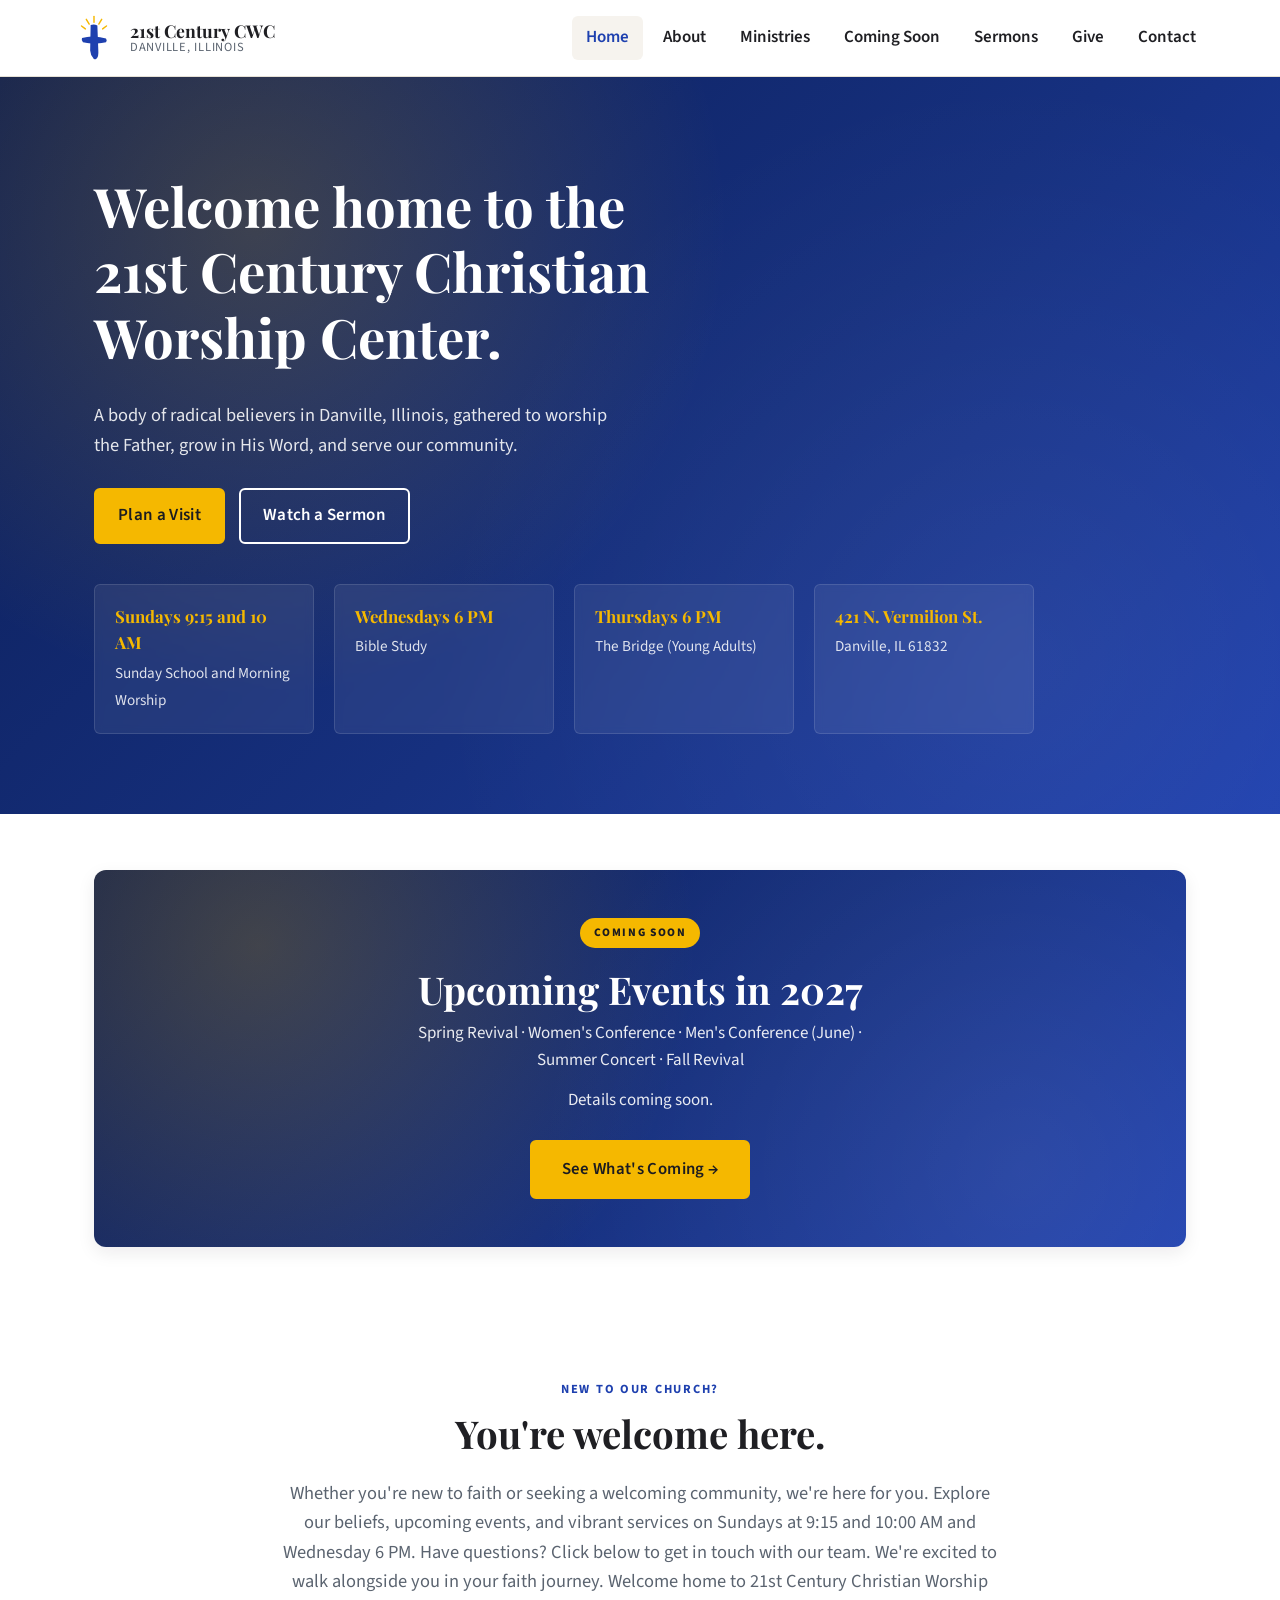
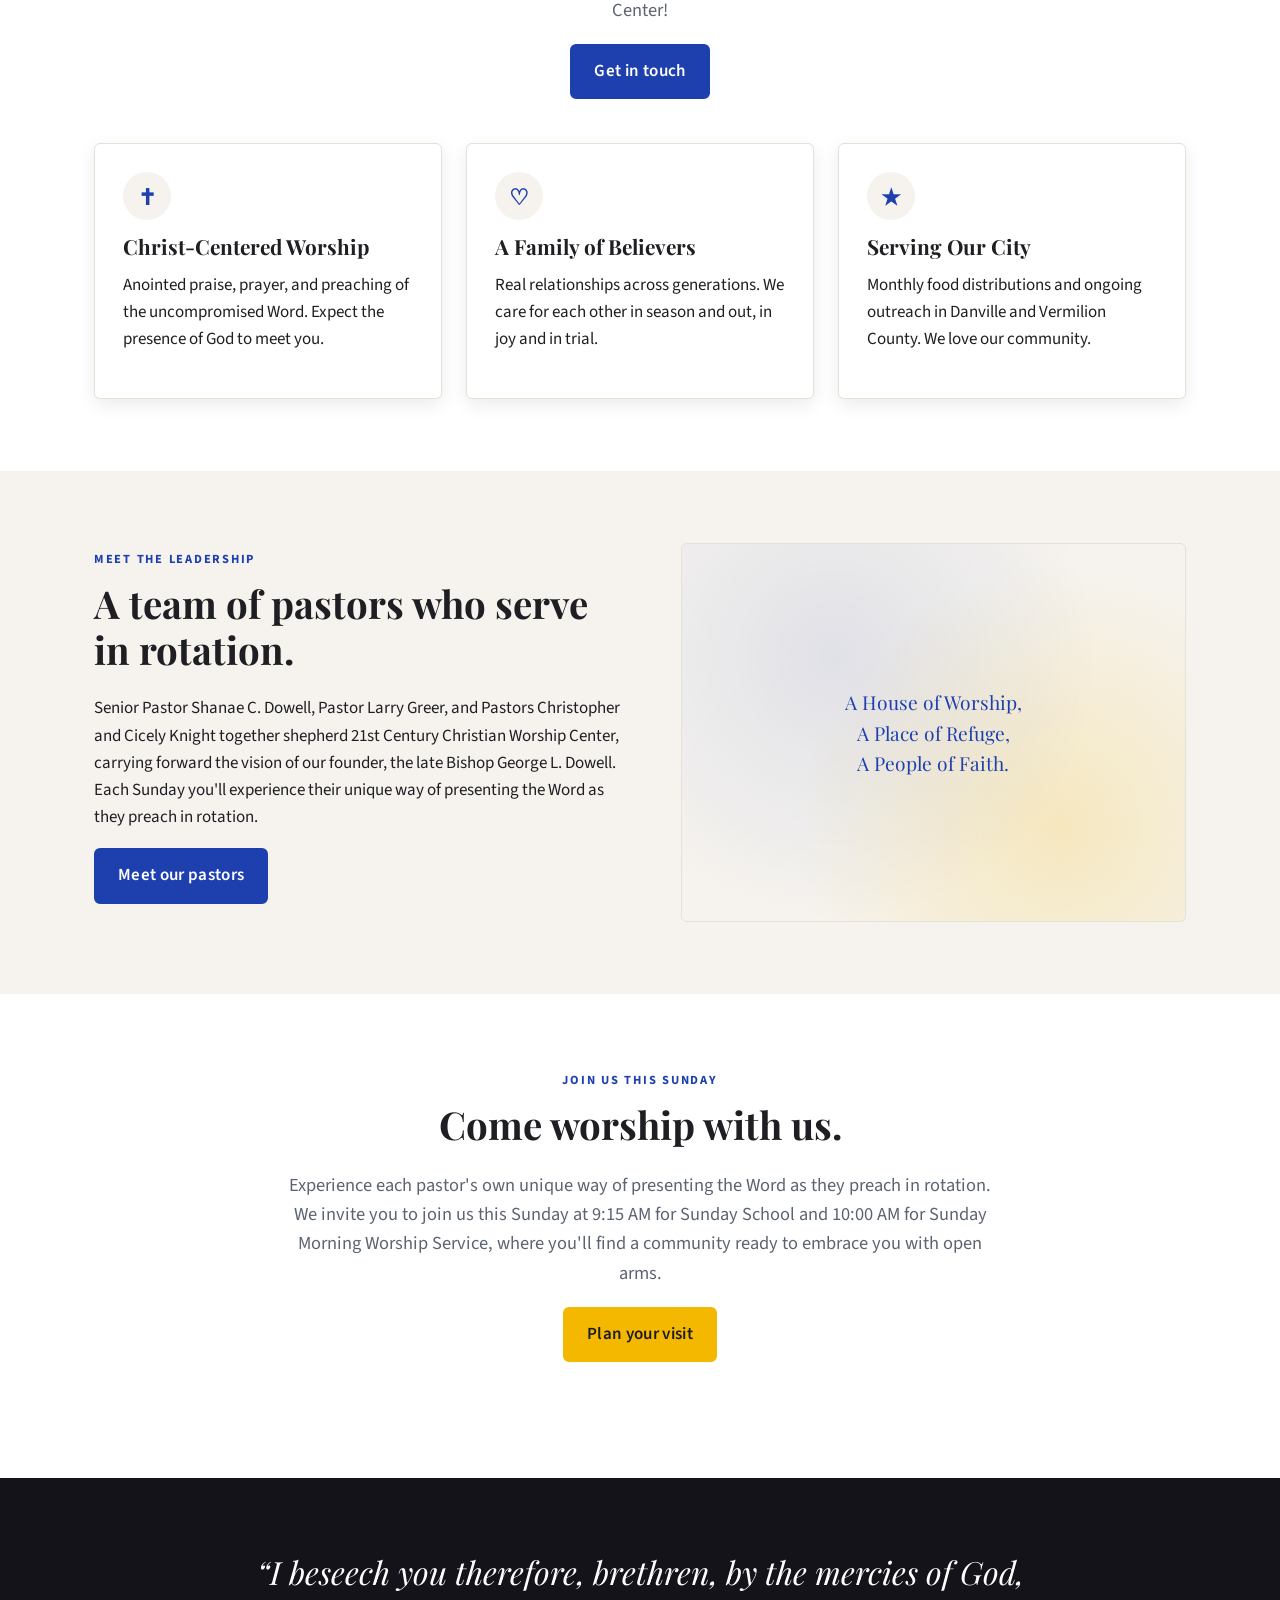
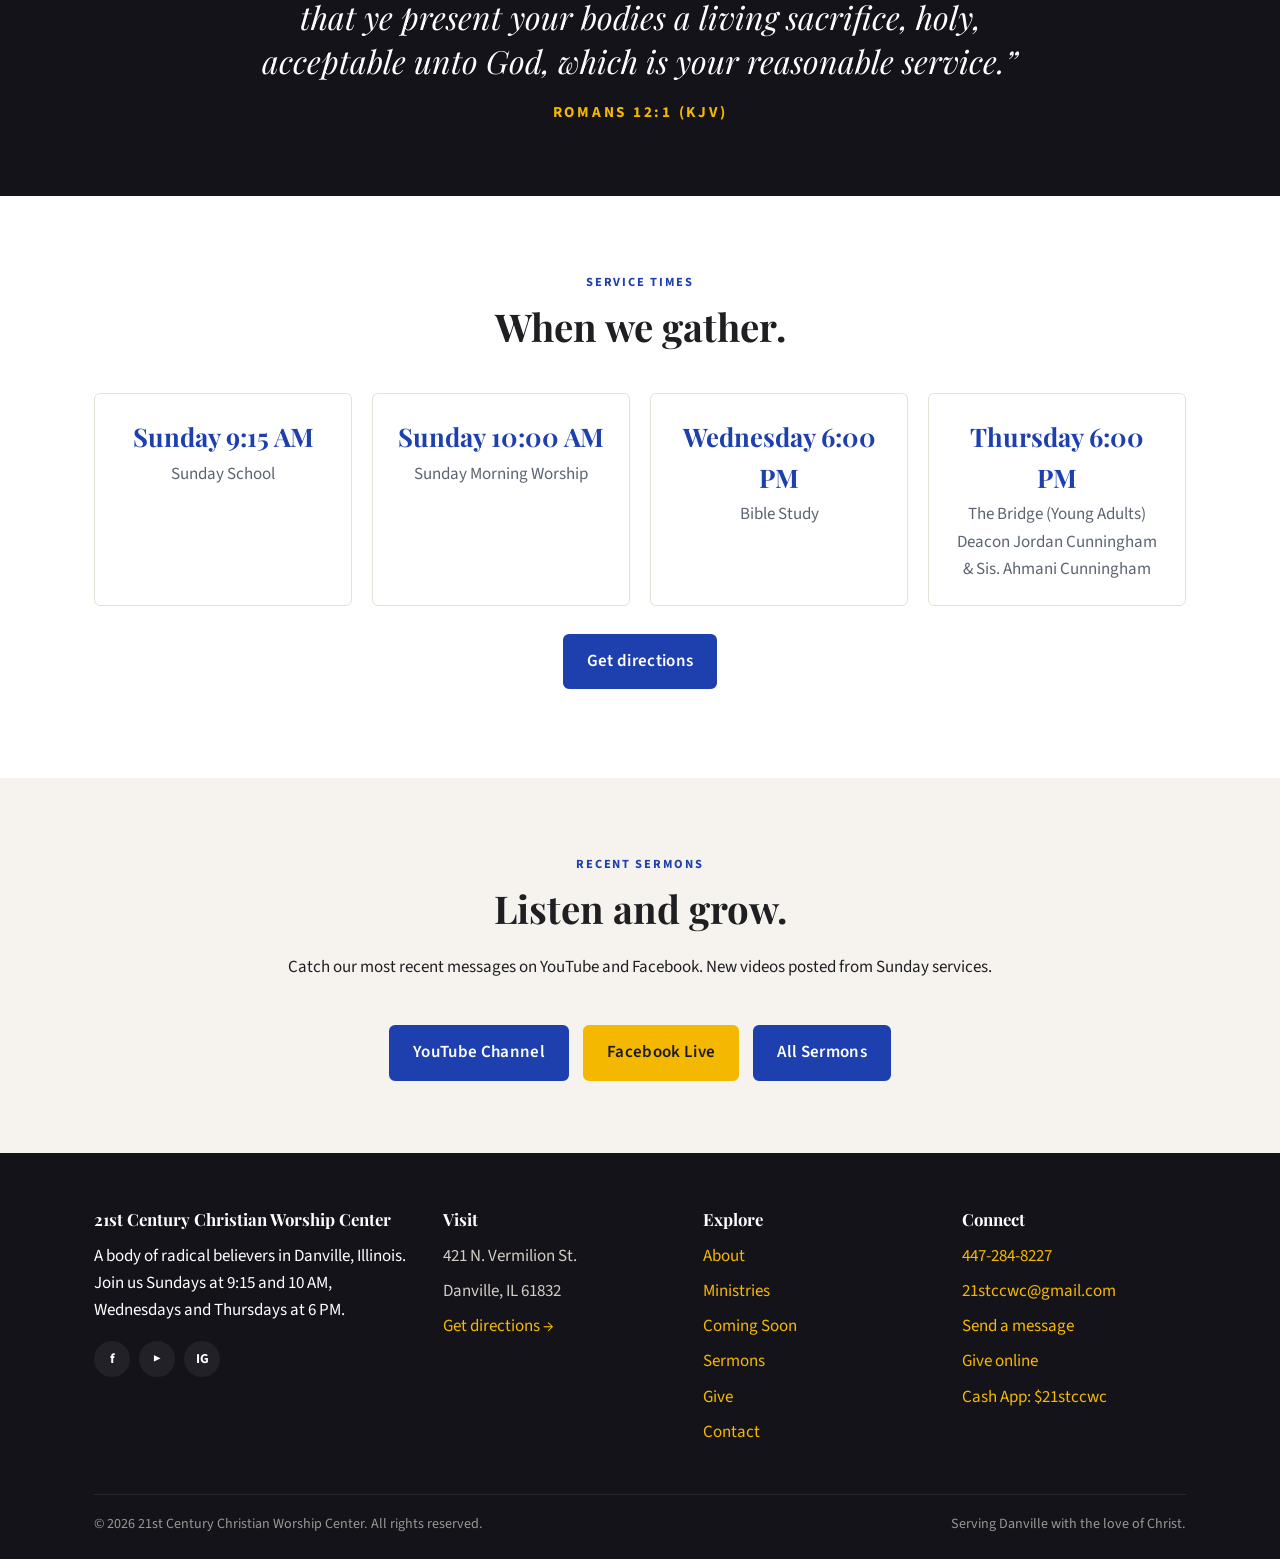
==== commit 032c4d8a: "Rename Back to Basics School to Sunday School and list it first Co-Authored-By: Claude Opus 5.5 <nor" ====
--- a/site/index.html
+++ b/site/index.html
@@ -25,8 +25,8 @@
     "@type": "Church",
     "name": "21st Century Christian Worship Center",
     "alternateName": "21st CCWC",
-    "url": "https://21stccwc.com/",
-    "logo": "https://21stccwc.com/assets/images/logo.svg",
+    "url": "https://www.21stccwc.org/",
+    "logo": "https://www.21stccwc.org/assets/images/logo.svg",
     "address": {
       "@type": "PostalAddress",
       "streetAddress": "421 N. Vermilion St.",
@@ -42,7 +42,7 @@
       "https://www.instagram.com/21stccwc/"
     ],
     "openingHoursSpecification": [
-      { "@type": "OpeningHoursSpecification", "dayOfWeek": "Sunday", "opens": "09:15", "closes": "12:00", "name": "Sunday Back to Basics School + Morning Worship" },
+      { "@type": "OpeningHoursSpecification", "dayOfWeek": "Sunday", "opens": "09:15", "closes": "12:00", "name": "Sunday School + Morning Worship" },
       { "@type": "OpeningHoursSpecification", "dayOfWeek": "Wednesday", "opens": "18:00", "closes": "19:30", "name": "Bible Study" },
       { "@type": "OpeningHoursSpecification", "dayOfWeek": "Thursday", "opens": "18:00", "closes": "19:30", "name": "The Bridge (Young Adults)" }
     ]
@@ -85,7 +85,7 @@
         <div class="hero-meta">
           <div>
             <strong>Sundays 9:15 and 10 AM</strong>
-            <span>Back to Basics School and Morning Worship</span>
+            <span>Sunday School and Morning Worship</span>
           </div>
           <div>
             <strong>Wednesdays 6 PM</strong>
@@ -164,7 +164,7 @@
         <div class="section-head">
           <span class="eyebrow">Join Us This Sunday</span>
           <h2>Come worship with us.</h2>
-          <p class="lead">Experience each pastor's own unique way of presenting the Word as they preach in rotation. We invite you to join us this Sunday at 9:15 AM for Sunday Morning Teaching and 10:00 AM for Sunday Morning Worship Service, where you'll find a community ready to embrace you with open arms.</p>
+          <p class="lead">Experience each pastor's own unique way of presenting the Word as they preach in rotation. We invite you to join us this Sunday at 9:15 AM for Sunday School and 10:00 AM for Sunday Morning Worship Service, where you'll find a community ready to embrace you with open arms.</p>
           <p style="margin-top:18px;"><a class="btn btn-accent" href="pages/contact.html">Plan your visit</a></p>
         </div>
       </div>
@@ -188,7 +188,7 @@
         <div class="service-times">
           <div class="slot">
             <strong>Sunday 9:15 AM</strong>
-            <span>Back to Basics School</span>
+            <span>Sunday School</span>
           </div>
           <div class="slot">
             <strong>Sunday 10:00 AM</strong>
